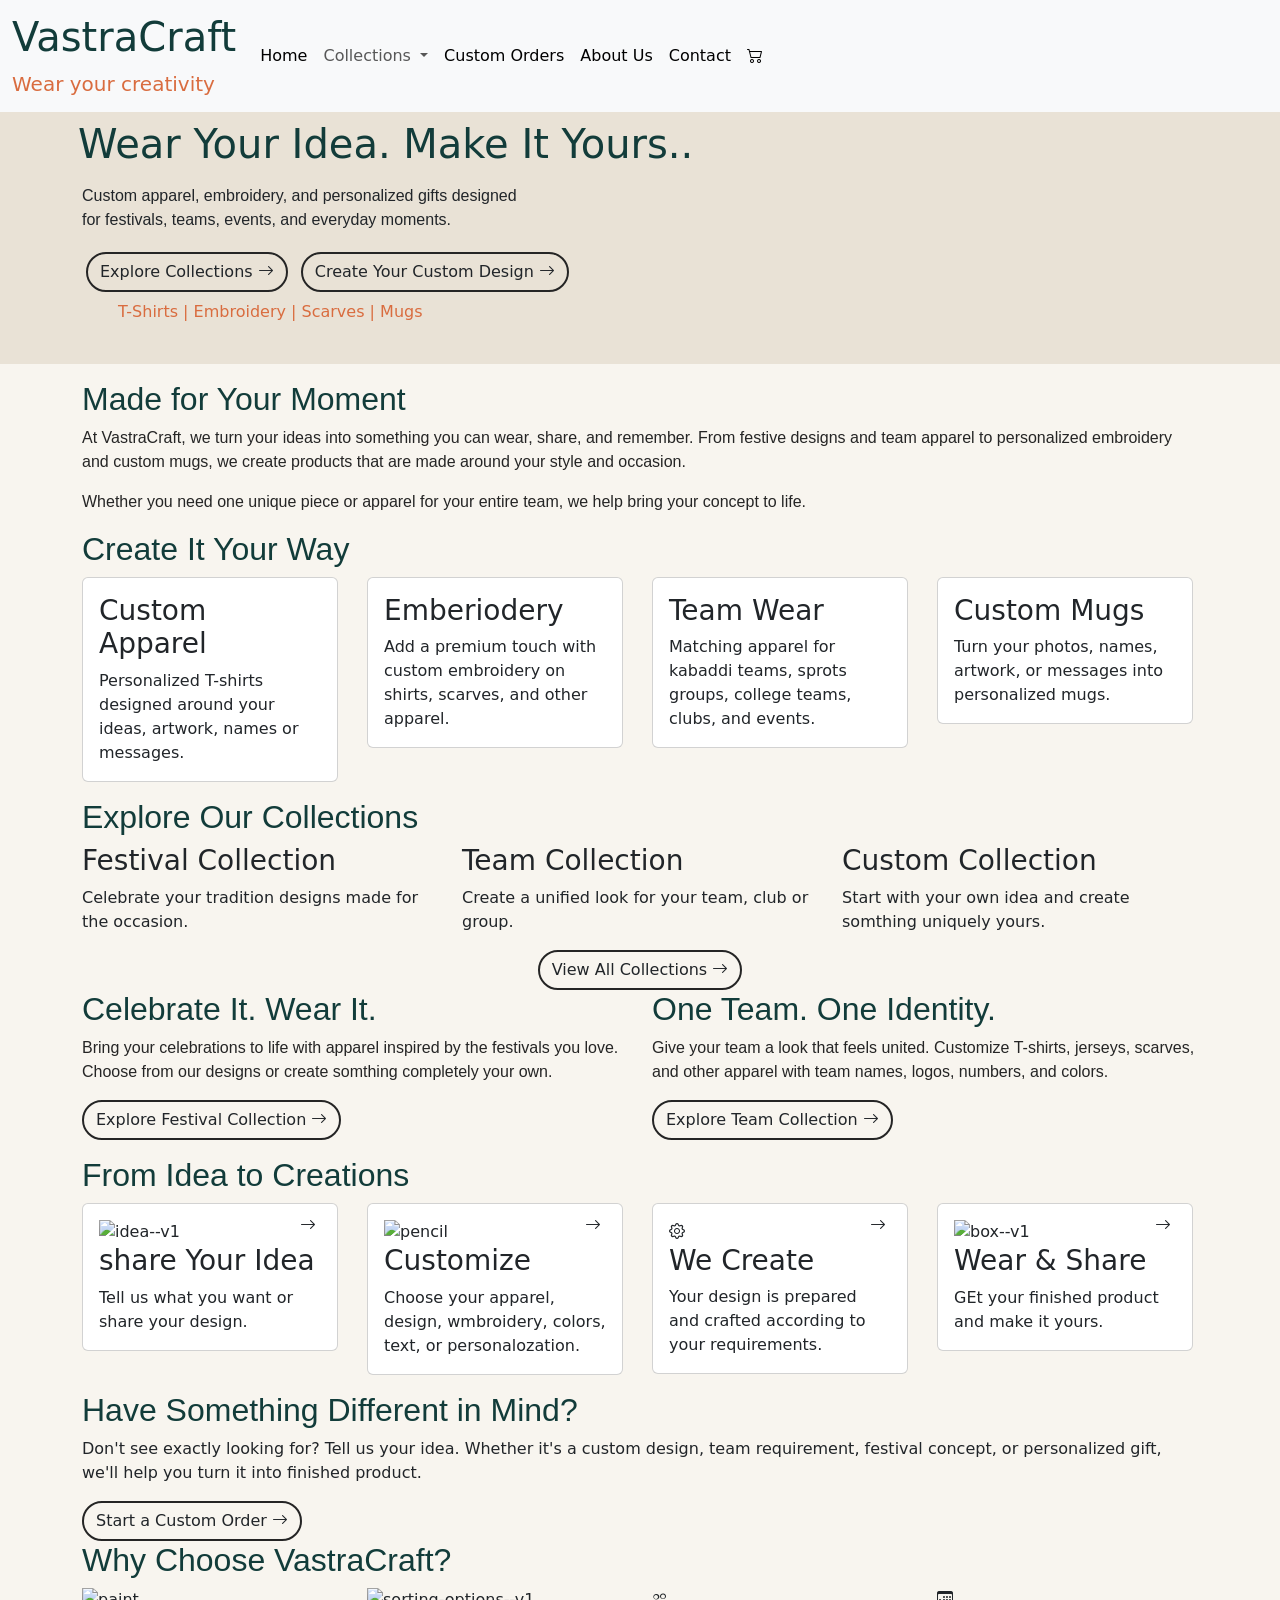
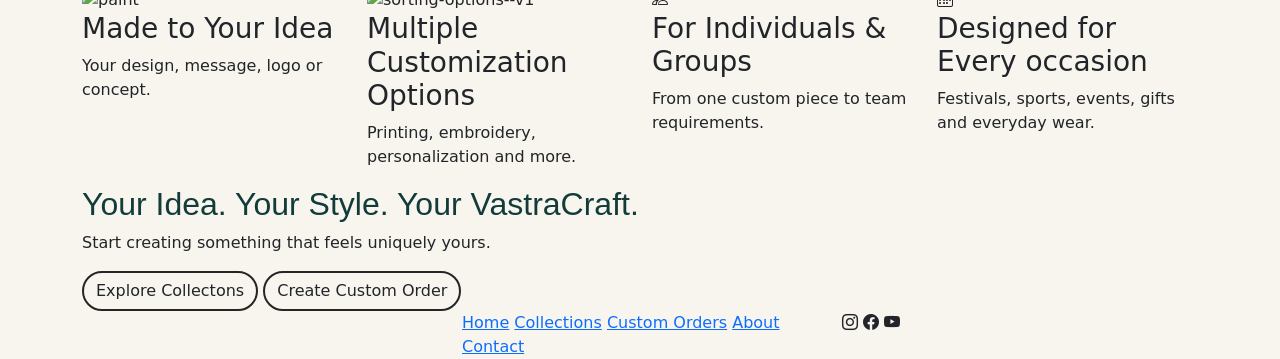
==== index.html @ 79e4e3d5 "did changes in btns" ====
<!doctype html>
<html lang="en">

<head>
  <meta charset="UTF-8" />
  <meta name="viewport" content="width=device-width, initial-scale=1.0" />
  <title>VastraCraft Home</title>
  <!-- bootstrap link  -->
  <link rel="stylesheet" href="https://cdn.jsdelivr.net/npm/bootstrap@5.3.8/dist/css/bootstrap.min.css" />
  <!-- icons link  -->
  <link rel="stylesheet" href="https://cdn.jsdelivr.net/npm/bootstrap-icons@1.13.1/font/bootstrap-icons.min.css">
  <!-- main css file  -->
  <link rel="stylesheet" href="assets/css/style.css" />
  <!-- home css file  -->
  <link rel="stylesheet" href="assets/css/home.css">
</head>

<body>
  <!-- ===================================header =============================== -->
  <header class="bg-secondary-col">
    <nav class="navbar navbar-expand-lg bg-body-tertiary">
      <div class="container-fluid">
        <a class="navbar-brand" href="index.html">
          <span class="primary-col">
            <h1>VastraCraft</h1>
          </span>
          <span class="d-block accent-col">Wear your creativity</span>
        </a>
        <button class="navbar-toggler" type="button" data-bs-toggle="collapse" data-bs-target="#navbarSupportedContent"
          aria-controls="navbarSupportedContent" aria-expanded="false" aria-label="Toggle navigation">
          <span class="navbar-toggler-icon"></span>
        </button>
        <div class="collapse navbar-collapse" id="navbarSupportedContent">
          <ul class="navbar-nav me-auto mb-2 mb-lg-0">
            <li class="nav-item">
              <a class="nav-link active" aria-current="page" href="#">Home</a>
            </li>

            <li class="nav-item dropdown">
              <a class="nav-link dropdown-toggle" href="#" role="button" data-bs-toggle="dropdown"
                aria-expanded="false">
                Collections
              </a>
              <ul class="dropdown-menu">
                <li><a class="dropdown-item" href="#">T-shirts</a></li>
                <li><a class="dropdown-item" href="#">Embriodery</a></li>
                <li><a class="dropdown-item" href="#">Scarves</a></li>
                <li><a class="dropdown-item" href="#">Mug</a></li>

                <li>
                  <hr class="dropdown-divider" />
                </li>
                <li>
                  <a class="dropdown-item" href="#">Festival Collection</a>
                </li>
                <li><a class="dropdown-item" href="#">Team Collection</a></li>
              </ul>
            </li>
            <li class="nav-item">
              <a class="nav-link active" aria-current="page" href="#">Custom Orders</a>
            </li>
            <li class="nav-item">
              <a class="nav-link active" aria-current="page" href="#">About Us</a>
            </li>
            <li class="nav-item">
              <a class="nav-link active" aria-current="page" href="#">Contact</a>
            </li>
            <li class="nav-item">
              <a class="nav-link active" aria-current="page" href="#">
                <i class="bi bi-cart2"></i>
              </a>
            </li>
          </ul>
        </div>
      </div>
    </nav>
  </header>
  <!-- ===============================wear your idea. make it yours. =========================  -->
  <section class="bg-secondary-col">
    <div class="container">
      <div class="row">
        <h1 class="primary-col home-hero-heading p-2 ">Wear Your Idea. Make It Yours..</h1>
        <div class="col-md-12">
          <div class="hero-tag-content">
            <p class="text-color ">Custom apparel, embroidery, and personalized gifts designed for festivals, teams,
              events, and everyday
              moments.</p>

          </div>
          <div>
            <button type="button" class="btn m-1 " src="pages/t-shirts.html">Explore Collections <i
                class="bi bi-arrow-right"></i></button>
            <button type="button" class=" btn m-1 " src="pges/t-shirts.html">Create Your Custom Design <i
                class="bi bi-arrow-right"></i></button>

            <div class="m-1">
              <ul class="">
                <li class="hero-list">T-Shirts </li>
                <li class="hero-list"> Embroidery </li>
                <li class="hero-list"> Scarves </li>
                <li class="hero-list"> Mugs</li>
              </ul>
            </div>

          </div>
          <img src="" alt="">
        </div>
      </div>
    </div>
  </section>
  <!-- *************** main *************** -->
  <main>
    <!-- ============================ made for your moment ==============================  -->
    <section class="bg-col mt-3">
      <div class="container">
        <div class="row">
          <div class="col-md-12">
            <div>
              <h2 class="primary-col sub-heading">Made for Your Moment</h2>
            </div>
            <div class="sub-heading-text">
              <p class="">At VastraCraft, we turn your ideas into something you can wear, share, and remember. From festive
                designs and team apparel to personalized embroidery and custom mugs, we create products that are made
                around your style and occasion.</p>
              <p class="sub-heading-text">Whether you need one unique piece or apparel for your entire team, we help bring your concept to life.
              </p>
            </div>
          </div>
        </div>
      </div>
    </section>
    <!-- ============================ create it your way ======================  -->
    <section class="mb-3">
      <div class="container">
        <div class="row">
          <div>
            <h2 class="sub-heading">
              Create It Your Way
            </h2>
          </div>
          <div class="col-md-3">
            <!-- ----------- card 1 ----------   -->
            <div class="card" style=" width:16rem;">
              <div class="card-body">
                <h3 class="card-title">Custom Apparel</h3>
                <p class="card-text">Personalized T-shirts designed around your ideas, artwork, names or messages.</p>
              </div>
            </div>
          </div>
          <div class="col-md-3">
            <div class="card" style=" width:16rem;">
              <div class="card-body">
                <!-- ----------- card 2 ----------   -->
                <h3 class="card-title">Emberiodery</h3>
                <p class="card-text">Add a premium touch with custom embroidery on shirts, scarves, and other apparel.
                </p>

              </div>
            </div>
          </div>
          <div class="col-md-3">
            <!-- ----------- card 3 ----------   -->
            <div class="card" style=" width:16rem;">
              <div class="card-body">
                <h3 class="card-title">Team Wear</h3>
                <p class="card-text">Matching apparel for kabaddi teams, sprots groups, college teams, clubs, and
                  events.</p>
              </div>
            </div>
          </div>
          <div class="col-md-3">
            <!-- ----------- card 4 ----------   -->

            <div class="card" style=" width:16rem;">
              <div class="card-body">
                <h3 class="card-title">Custom Mugs</h3>
                <p class="card-text">Turn your photos, names, artwork, or messages into personalized mugs.</p>


              </div>
            </div>
          </div>

        </div>
      </div>
    </section>
    <!-- ================================ Explore Our Collections =============================  -->
    <section>
      <div class="container">
        <div class="row">
          <div>
            <h2 class="sub-heading">Explore Our Collections</h2>
          </div>
          <div class="col-md-4">
            <!-- ------------------- card 1 Festival Collection --------------------  -->
            <h3>Festival Collection</h3>
            <p>Celebrate your tradition designs made for the occasion.</p>
          </div>
          <div class="col-md-4">
            <!-- ------------------- card 2 Team Collection -------------------  -->
            <h3>Team Collection</h3>
            <p>Create a unified look for your team, club or group.</p>
          </div>
          <div class="col-md-4">
            <!-- ------------------------- card 3 Custom Collection ------------------  -->
            <h3>Custom Collection</h3>
            <p>Start with your own idea and create somthing uniquely yours.</p>
          </div>
          <div class="explore-collection-btn">
            <button class="btn ">View All Collections <i
                class="bi bi-arrow-right"></i></button>
          </div>

        </div>
      </div>
    </section>
    <!-- ============================== Celebrate It. Wear It. =========================  -->
    <section class="mb-3">
      <div class="container">
        <div class="row">
          <div class="col-md-6">
            <!-- --------------------- Celebrate It. Wear It. -----------------------  -->
            <h2 class="sub-heading">Celebrate It. Wear It.</h2>
            <p class="sub-heading-text">Bring your celebrations to life with apparel inspired by the festivals you love.
              Choose from our designs
              or create somthing completely your own.</p>
           
              <a class="btn" href="festival_collection.html"> Explore Festival Collection <i
                class="bi bi-arrow-right"></i> </a>
            
          </div>
          <div class="col-md-6">
            <!-- ------------------------- One Team, One Identity. ----------------------  -->
            <h2 class="sub-heading">One Team. One Identity.</h2>
            <p class="sub-heading-text">Give your team a look that feels united. Customize T-shirts, jerseys, scarves,
              and other apparel with
              team names, logos, numbers, and colors.</p>
            
              <a class="btn" href="team_collection.html">Explore Team Collection <i
                class="bi bi-arrow-right"></i></a>
           
          </div>
        </div>
      </div>
    </section>
    <!-- ================================== From Idea To Creation ================================  -->
    <section class="mb-3">
      <div class="container">
        <div class="row">
          <h2 class="sub-heading">From Idea to Creations</h2>
          <div class="col-md-3">
            <!-- ------------------------ Share Your Idea ------------------------  -->
            <div class="card" style="width: 16rem;">
              <i class="bi bi-arrow-right arrow-hw"></i>

              <div class="card-body">
                <img width="64" height="64" src="https://img.icons8.com/glyph-neue/64/idea--v1.png" alt="idea--v1" />
                <h3 class="card-title">share Your Idea</h3>
                <p class="card-text">Tell us what you want or share your design.</p>
              </div>
            </div>
          </div>
          <div class="col-md-3">
            <!-- ---------------------------- Customize ---------------------------- -->
            <div class="card" style="width: 16rem;">
              <i class="bi bi-arrow-right arrow-hw"></i>

              <div class="card-body">
                <img width="30" height="30" src="https://img.icons8.com/forma-regular-sharp/24/pencil.png"
                  alt="pencil" />
                <h3 class="card-title">Customize</h3>
                <p class="card-text">Choose your apparel, design, wmbroidery, colors, text, or personalozation.</p>
              </div>
            </div>
          </div>
          <div class="col-md-3">
            <!-- ------------------------- We Create ---------------------------  -->
            <div class="card" style="width: 16rem;">
              <i class="bi bi-arrow-right arrow-hw"></i>

              <div class="card-body">
                <i class="bi bi-gear"></i>
                <h3 class="card-title">We Create</h3>
                <p class="card-text">Your design is prepared and crafted according to your requirements.</p>
              </div>
            </div>
          </div>
          <div class="col-md-3">
            <!-- ----------------------------- Wear And Share ------------------------------  -->
            <div class="card" style="width: 16rem;">
              <i class="bi bi-arrow-right arrow-hw"></i>

              <div class="card-body">
                <img width="128" height="128" src="https://img.icons8.com/cotton/128/box--v1.png" alt="box--v1" />
                <h3 class="card-title">Wear & Share</h3>
                <p class="card-text">GEt your finished product and make it yours.</p>
              </div>
            </div>
          </div>
        </div>
      </div>
    </section>
    <!-- ================================ Have Somthing Different In Mind ============================  -->
    <section>
      <div class="container">
        <div class="row">
          <div class="col-md-12">
            <h2 class="sub-heading">Have Something Different in Mind?</h2>
            <p>Don't see exactly looking for? Tell us your idea. Whether it's a custom design, team requirement,
              festival concept, or personalized gift, we'll help you turn it into finished product.</p>
            
              <a class="btn" href="#">Start a Custom Order <i class="bi bi-arrow-right"></i></a>
            
          </div>
        </div>
      </div>
    </section>
    <!-- =================================== Why Choose VastraCraft ==========================  -->
    <section>
      <div class="container">
        <div class="row">
          <h2 class="sub-heading">Why Choose VastraCraft?</h2>
          <div class="col-md-3">
            <img width="32" height="32" src="https://img.icons8.com/windows/32/paint.png" alt="paint" />
            <h3>Made to Your Idea</h3>
            <p>Your design, message, logo or concept.</p>
          </div>
          <div class="col-md-3">
            <img width="50" height="50" src="https://img.icons8.com/ios/50/sorting-options--v1.png"
              alt="sorting-options--v1" />
            <h3> Multiple Customization Options</h3>
            <p>Printing, embroidery, personalization and more.</p>
          </div>
          <div class="col-md-3">
            <i class="bi bi-people"></i>
            <h3>For Individuals & Groups</h3>
            <p>From one custom piece to team requirements.</p>
          </div>
          <div class="col-md-3">
            <i class="bi bi-calendar3"></i>
            <h3>Designed for Every occasion</h3>
            <p>Festivals, sports, events, gifts and everyday wear.</p>
          </div>

        </div>
      </div>
      </div>
    </section>
    <!-- ============================ Your Idea. Your Style. Your VastraCraft. =====================================  -->
    <section>
      <div class="container">
        <div class="row">
          <div class="col-md_12">
            <h2 class="sub-heading">Your Idea. Your Style. Your VastraCraft.</h2>
            <p>Start creating something that feels uniquely yours.</p>
           
              <a class="btn" href="">Explore Collectons </a>
            
            
              <a class="btn" href="">Create Custom Order </a>
            
          </div>
        </div>
      </div>
    </section>
  </main>
  <!-- ====================================== Footer ===============================  -->
  <footer>
    <section>
      <div class="container">
        <div class="row">
          <div class="col-md-4">
            <!-- ---------------- Logo -----------------  -->
          </div>
          <div class="col-md-4">
            <!-- ------------------------ Quick Links ------------------------  -->
            <a href="" class="quicklinks"> Home</a>
            <a href="" class="quicklinks"> Collections</a>
            <a href="" class="quicklinks"> Custom Orders</a>
            <a href="" class="quicklinks"> About</a>
            <a href="" class="quicklinks"> Contact</a>
          </div>
          <div class="col-md-4">
            <!-- --------------------------- social media -------------------------  -->
            <i class="bi bi-instagram"></i>
            <i class="bi bi-facebook"></i>
            <i class="bi bi-youtube"></i>
          </div>
        </div>
      </div>
    </section>
  </footer>

  <!-- bootstrap js link  -->
  <script src="https://cdn.jsdelivr.net/npm/bootstrap@5.3.8/dist/js/bootstrap.bundle.min.js"></script>
</body>

</html>
---- assets/css/style.css ----
.bg-primary-col{
  background-color: #4A1942;
}
.bg-secondary-col{
  background-color: #E9E2D6;
}
.primary-col{
  color: #123C3A;
}
.secondary-col{
  color: #D96C3F;
}
.text-col{
  color: #252525;
}
.accent-col{
  color: #D96C3F;
}
body{
  background-color: #F8F5EF;
}
.p-m{
  padding: 10px;
  margin: 5px;
}
.sub-heading{
  font-family: Arial, Helvetica, sans-serif;
  color: #123C3A;
}
.sub-heading-text{
  font-family: Arial, Helvetica, sans-serif;
  color: #252525;
  
}
/* ================== btn ===============  */
.btn{
  border: 2px solid #252525;
  border-radius: 20px;
  text-align: center;
  list-style: none;

}

/* ==============#= inline-block ============  */
.inline-block{
  display: inline;
}
.arrow-hw{
  height: 25px;
  width: 25px;
  position: absolute;
  right: 12px;
  top: 10px;
}
---- assets/css/home.css ----
.home-hero-heading{
  
}
.hero-tag-content{
  width: 50vh;
  font-family: Arial, Helvetica, sans-serif;
}
.hero-list{
color: #D96C3F;
  display: inline;
  
}
.hero-list:not(:last-child)::after{
  content: " | ";
}
.explore-collection-btn{
  display: flex;
  justify-content: center;
}
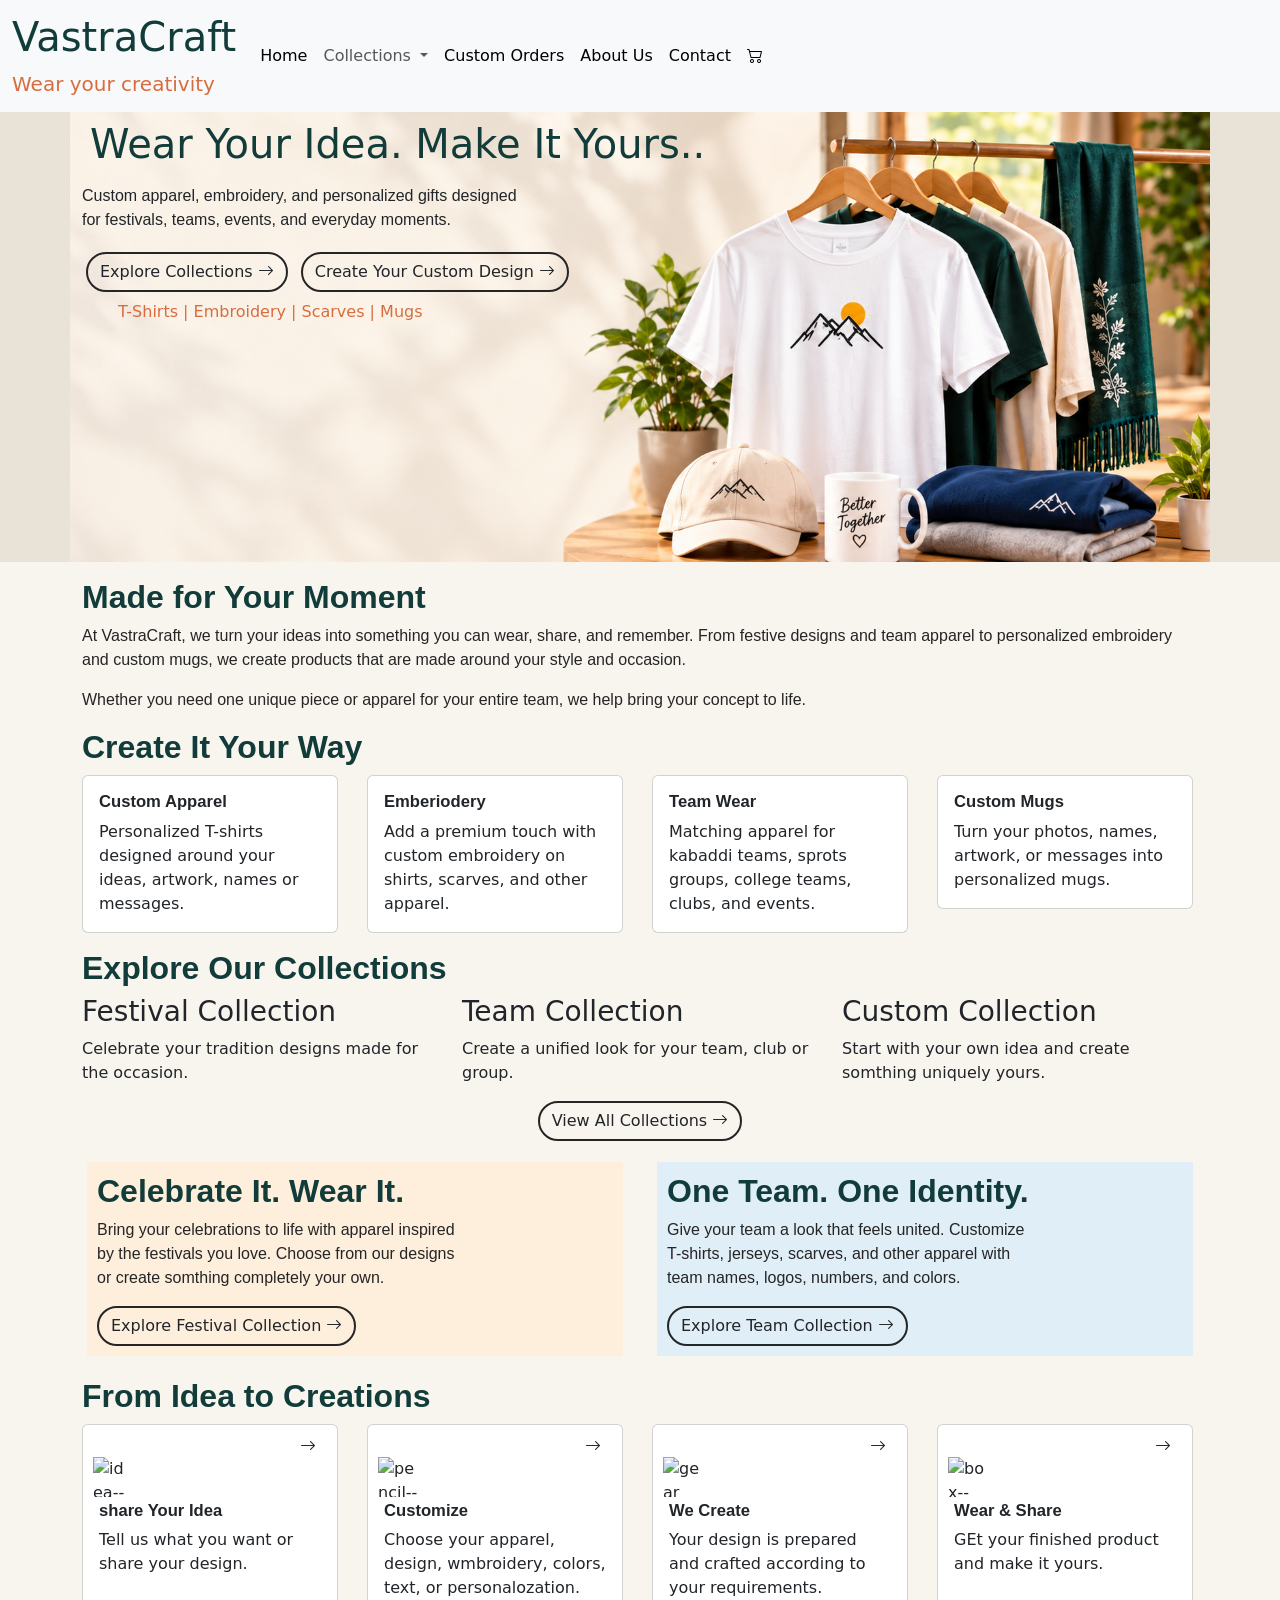
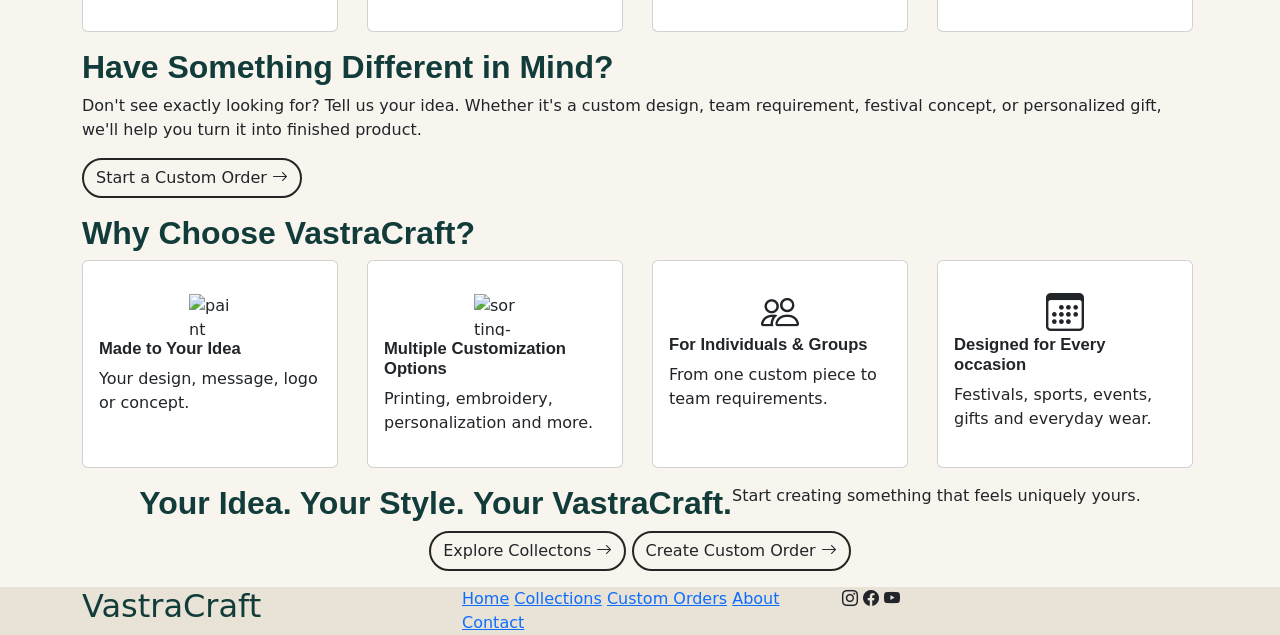
==== commit c3c8796a: "did changes in home page" ====
--- a/index.html
+++ b/index.html
@@ -78,7 +78,8 @@
   <!-- ===============================wear your idea. make it yours. =========================  -->
   <section class="bg-secondary-col">
     <div class="container">
-      <div class="row">
+     <div class="row">
+       <div class="hero-section-bg">
         <h1 class="primary-col home-hero-heading p-2 ">Wear Your Idea. Make It Yours..</h1>
         <div class="col-md-12">
           <div class="hero-tag-content">
@@ -106,6 +107,7 @@
           <img src="" alt="">
         </div>
       </div>
+     </div>
     </div>
   </section>
   <!-- *************** main *************** -->
@@ -119,10 +121,12 @@
               <h2 class="primary-col sub-heading">Made for Your Moment</h2>
             </div>
             <div class="sub-heading-text">
-              <p class="">At VastraCraft, we turn your ideas into something you can wear, share, and remember. From festive
+              <p class="">At VastraCraft, we turn your ideas into something you can wear, share, and remember. From
+                festive
                 designs and team apparel to personalized embroidery and custom mugs, we create products that are made
                 around your style and occasion.</p>
-              <p class="sub-heading-text">Whether you need one unique piece or apparel for your entire team, we help bring your concept to life.
+              <p class="sub-heading-text">Whether you need one unique piece or apparel for your entire team, we help
+                bring your concept to life.
               </p>
             </div>
           </div>
@@ -185,7 +189,7 @@
       </div>
     </section>
     <!-- ================================ Explore Our Collections =============================  -->
-    <section>
+    <section class="mt-3 mb-3">
       <div class="container">
         <div class="row">
           <div>
@@ -207,8 +211,7 @@
             <p>Start with your own idea and create somthing uniquely yours.</p>
           </div>
           <div class="explore-collection-btn">
-            <button class="btn ">View All Collections <i
-                class="bi bi-arrow-right"></i></button>
+            <button class="btn ">View All Collections <i class="bi bi-arrow-right"></i></button>
           </div>
 
         </div>
@@ -218,43 +221,52 @@
     <section class="mb-3">
       <div class="container">
         <div class="row">
-          <div class="col-md-6">
+          <div class="col-md-6 ">
             <!-- --------------------- Celebrate It. Wear It. -----------------------  -->
-            <h2 class="sub-heading">Celebrate It. Wear It.</h2>
-            <p class="sub-heading-text">Bring your celebrations to life with apparel inspired by the festivals you love.
+            <div class="bg-col-for-celebrate p-m">
+              <h2 class="sub-heading">Celebrate It. Wear It.</h2>
+           <div class="celebrate-it-para">
+             <p class="sub-heading-text text-col">Bring your celebrations to life with apparel inspired by the festivals you love.
               Choose from our designs
               or create somthing completely your own.</p>
-           
-              <a class="btn" href="festival_collection.html"> Explore Festival Collection <i
+           </div>
+
+            <a class="btn" href="festival_collection.html"> Explore Festival Collection <i
                 class="bi bi-arrow-right"></i> </a>
-            
-          </div>
-          <div class="col-md-6">
+            </div>
+
+          </div>
+          <div class="col-md-6 ">
             <!-- ------------------------- One Team, One Identity. ----------------------  -->
-            <h2 class="sub-heading">One Team. One Identity.</h2>
-            <p class="sub-heading-text">Give your team a look that feels united. Customize T-shirts, jerseys, scarves,
+            <div class="bg-col-for-oneTeam p-m">
+              <h2 class="sub-heading">One Team. One Identity.</h2>
+            <div class="celebrate-it-para">
+              <p class="sub-heading-text">Give your team a look that feels united. Customize T-shirts, jerseys, scarves,
               and other apparel with
               team names, logos, numbers, and colors.</p>
-            
-              <a class="btn" href="team_collection.html">Explore Team Collection <i
-                class="bi bi-arrow-right"></i></a>
-           
+            <a class="btn" href="team_collection.html">Explore Team Collection <i class="bi bi-arrow-right"></i></a>
+
+            </div>
+            </div>
+
+
           </div>
         </div>
       </div>
     </section>
     <!-- ================================== From Idea To Creation ================================  -->
-    <section class="mb-3">
+    <section class="mb-3 mt-3">
       <div class="container">
         <div class="row">
           <h2 class="sub-heading">From Idea to Creations</h2>
           <div class="col-md-3">
             <!-- ------------------------ Share Your Idea ------------------------  -->
-            <div class="card" style="width: 16rem;">
+            <div class="card" style="width: 16rem; height:13rem">
               <i class="bi bi-arrow-right arrow-hw"></i>
-
-              <div class="card-body">
-                <img width="64" height="64" src="https://img.icons8.com/glyph-neue/64/idea--v1.png" alt="idea--v1" />
+              <img class="position-of-card-icon" width="40" height="40"
+                src="https://img.icons8.com/glyph-neue/64/idea--v1.png" alt="idea--v1" />
+
+              <div class="card-body">
                 <h3 class="card-title">share Your Idea</h3>
                 <p class="card-text">Tell us what you want or share your design.</p>
               </div>
@@ -262,12 +274,12 @@
           </div>
           <div class="col-md-3">
             <!-- ---------------------------- Customize ---------------------------- -->
-            <div class="card" style="width: 16rem;">
+            <div class="card" style="width: 16rem; height:13rem">
               <i class="bi bi-arrow-right arrow-hw"></i>
-
-              <div class="card-body">
-                <img width="30" height="30" src="https://img.icons8.com/forma-regular-sharp/24/pencil.png"
-                  alt="pencil" />
+              <img class="position-of-card-icon" width="40" height="40"
+                src="https://img.icons8.com/material-sharp/48/pencil--v1.png" alt="pencil--v1" />
+              <div class="card-body">
+
                 <h3 class="card-title">Customize</h3>
                 <p class="card-text">Choose your apparel, design, wmbroidery, colors, text, or personalozation.</p>
               </div>
@@ -275,23 +287,25 @@
           </div>
           <div class="col-md-3">
             <!-- ------------------------- We Create ---------------------------  -->
-            <div class="card" style="width: 16rem;">
+            <div class="card" style="width: 16rem; height:13rem">
               <i class="bi bi-arrow-right arrow-hw"></i>
-
-              <div class="card-body">
-                <i class="bi bi-gear"></i>
-                <h3 class="card-title">We Create</h3>
+              <img class="position-of-card-icon" width="40" height="40"
+                src="https://img.icons8.com/parakeet-line/48/gear.png" alt="gear" />
+
+              <div class="card-body">
+                <h3 class="card-title ">We Create</h3>
                 <p class="card-text">Your design is prepared and crafted according to your requirements.</p>
               </div>
             </div>
           </div>
           <div class="col-md-3">
             <!-- ----------------------------- Wear And Share ------------------------------  -->
-            <div class="card" style="width: 16rem;">
+            <div class="card" style="width: 16rem; height:13rem">
               <i class="bi bi-arrow-right arrow-hw"></i>
-
-              <div class="card-body">
-                <img width="128" height="128" src="https://img.icons8.com/cotton/128/box--v1.png" alt="box--v1" />
+              <img class="position-of-card-icon" width="40" height="40"
+                src="https://img.icons8.com/cotton/128/box--v1.png" alt="box--v1" />
+
+              <div class="card-body">
                 <h3 class="card-title">Wear & Share</h3>
                 <p class="card-text">GEt your finished product and make it yours.</p>
               </div>
@@ -301,45 +315,69 @@
       </div>
     </section>
     <!-- ================================ Have Somthing Different In Mind ============================  -->
-    <section>
+    <section class="mt-3">
       <div class="container">
         <div class="row">
           <div class="col-md-12">
             <h2 class="sub-heading">Have Something Different in Mind?</h2>
             <p>Don't see exactly looking for? Tell us your idea. Whether it's a custom design, team requirement,
               festival concept, or personalized gift, we'll help you turn it into finished product.</p>
-            
-              <a class="btn" href="#">Start a Custom Order <i class="bi bi-arrow-right"></i></a>
-            
+
+            <a class="btn" href="#">Start a Custom Order <i class="bi bi-arrow-right"></i></a>
+
           </div>
         </div>
       </div>
     </section>
     <!-- =================================== Why Choose VastraCraft ==========================  -->
-    <section>
+    <section class="mt-3">
       <div class="container">
         <div class="row">
           <h2 class="sub-heading">Why Choose VastraCraft?</h2>
-          <div class="col-md-3">
-            <img width="32" height="32" src="https://img.icons8.com/windows/32/paint.png" alt="paint" />
-            <h3>Made to Your Idea</h3>
-            <p>Your design, message, logo or concept.</p>
-          </div>
-          <div class="col-md-3">
-            <img width="50" height="50" src="https://img.icons8.com/ios/50/sorting-options--v1.png"
-              alt="sorting-options--v1" />
-            <h3> Multiple Customization Options</h3>
-            <p>Printing, embroidery, personalization and more.</p>
-          </div>
-          <div class="col-md-3">
-            <i class="bi bi-people"></i>
-            <h3>For Individuals & Groups</h3>
-            <p>From one custom piece to team requirements.</p>
-          </div>
-          <div class="col-md-3">
-            <i class="bi bi-calendar3"></i>
-            <h3>Designed for Every occasion</h3>
-            <p>Festivals, sports, events, gifts and everyday wear.</p>
+
+          <div class="col-md-3">
+            <div class="card" style=" width: 16rem; height: 13rem;">
+              <div class="position-of-card-icon">
+                <img width="42" height="42" src="https://img.icons8.com/windows/32/paint.png" alt="paint" />
+              </div>
+              <div class="card-body">
+                <h3 class="card-title">Made to Your Idea</h3>
+                <p class="card-text">Your design, message, logo or concept.</p>
+              </div>
+            </div>
+
+          </div>
+
+          <div class="col-md-3">
+            <div class="card" style=" width: 16rem; height: 13rem;">
+              <div class="position-of-card-icon"> <img width="42" height="42"
+                  src="https://img.icons8.com/ios/50/sorting-options--v1.png" alt="sorting-options--v1" /></div>
+              <div class="card-body">
+
+                <h3 class="card-title"> Multiple Customization Options</h3>
+                <p class="card-text">Printing, embroidery, personalization and more.</p>
+              </div>
+            </div>
+          </div>
+
+          <div class="col-md-3">
+            <div class="card" style=" width: 16rem; height: 13rem;">
+              <i class="bi bi-people icon-size position-of-card-icon"></i>
+
+              <div class="card-body">
+                <h3 class="card-title">For Individuals & Groups</h3>
+                <p class="card-text">From one custom piece to team requirements.</p>
+              </div>
+            </div>
+          </div>
+          <div class="col-md-3">
+            <div class="card" style=" width: 16rem; height: 13rem;">
+              <i class="bi bi-calendar3 icon-size position-of-card-icon"></i>
+              <div class="card-body">
+                <h3 class="card-title">Designed for Every occasion</h3>
+                <p class="card-text text-col">Festivals, sports, events, gifts and everyday wear.</p>
+              </div>
+            </div>
           </div>
 
         </div>
@@ -347,18 +385,17 @@
       </div>
     </section>
     <!-- ============================ Your Idea. Your Style. Your VastraCraft. =====================================  -->
-    <section>
-      <div class="container">
-        <div class="row">
-          <div class="col-md_12">
-            <h2 class="sub-heading">Your Idea. Your Style. Your VastraCraft.</h2>
-            <p>Start creating something that feels uniquely yours.</p>
-           
-              <a class="btn" href="">Explore Collectons </a>
-            
-            
-              <a class="btn" href="">Create Custom Order </a>
-            
+    <section class="mt-3">
+      <div class="container">
+        <div class="row">
+          <div class="col-md_12 idea-style-vastracraft">
+            <h2 class="sub-heading d-block">Your Idea. Your Style. Your VastraCraft.</h2>
+            <p class="">Start creating something that feels uniquely yours.</p>
+            <div>
+              <a class="btn" href="">Explore Collectons <i class="bi bi-arrow-right"></i> </a>
+
+              <a class="btn " href="">Create Custom Order <i class="bi bi-arrow-right"></i> </a>
+            </div>
           </div>
         </div>
       </div>
@@ -366,11 +403,12 @@
   </main>
   <!-- ====================================== Footer ===============================  -->
   <footer>
-    <section>
+    <section class="mt-3 bg-secondary-col">
       <div class="container">
         <div class="row">
           <div class="col-md-4">
             <!-- ---------------- Logo -----------------  -->
+            <h2 class="primary-col">VastraCraft</h2>
           </div>
           <div class="col-md-4">
             <!-- ------------------------ Quick Links ------------------------  -->
--- a/assets/css/style.css
+++ b/assets/css/style.css
@@ -26,6 +26,7 @@
 .sub-heading{
   font-family: Arial, Helvetica, sans-serif;
   color: #123C3A;
+  font-weight: 700;
 }
 .sub-heading-text{
   font-family: Arial, Helvetica, sans-serif;
@@ -52,3 +53,7 @@
   right: 12px;
   top: 10px;
 }
+.icon-hw{
+  height: 40px !important;
+  width: 40px !important;
+}
--- a/assets/css/home.css
+++ b/assets/css/home.css
@@ -1,5 +1,9 @@
 .home-hero-heading{
   
+}
+.hero-section-bg{
+  height: 50vh;
+  background: url(/assets/images/home_hero_img.png) center / cover no-repeat ;
 }
 .hero-tag-content{
   width: 50vh;
@@ -17,4 +21,40 @@
   display: flex;
   justify-content: center;
 }
+.celebrate-it-para{
+  width: 28vw;
+}
+.bg-col-for-celebrate{
+  background-color: #feefdc;
+}
+.bg-col-for-oneTeam{
+  background-color: #e0eef8;
+}
+.card-title{
+  font-family: Arial, Helvetica, sans-serif;
+  font-size: 1.3vw;
+  font-weight: 550;
+}
+.icon-size{
+  font-size: 4.2vh;
+}
+.position-of-card-icon{
+  display: flex;
+  position: relative;
+  justify-content: center;
+  top: 2.5vh;
+  margin: 10px;
+}
+.idea-style-vastracraft{
+  display: flex;
+  flex-wrap: wrap;
+  justify-content: center;
+}
+.idea-style-vastracraft p{
+  display:flex;
+  position: relative;
+  top: auto;
+  justify-content: center;
+  
+}
 
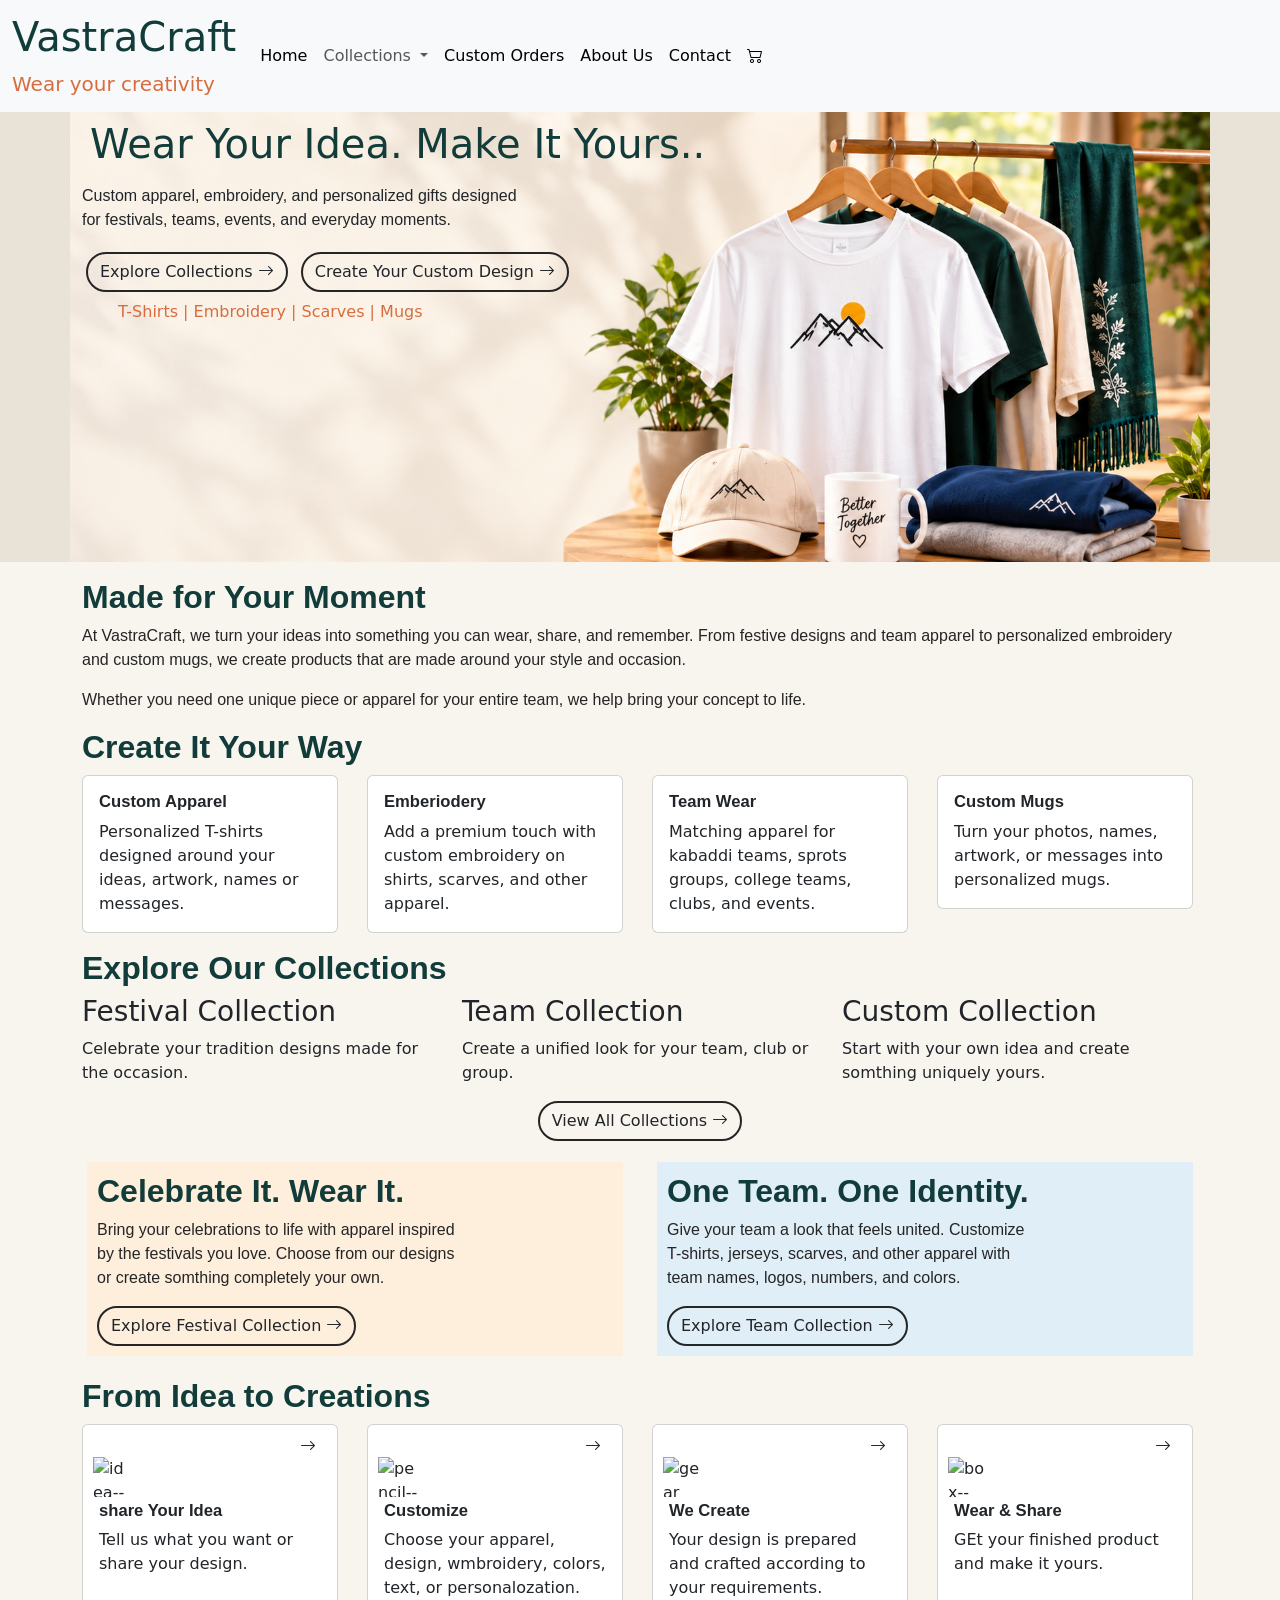
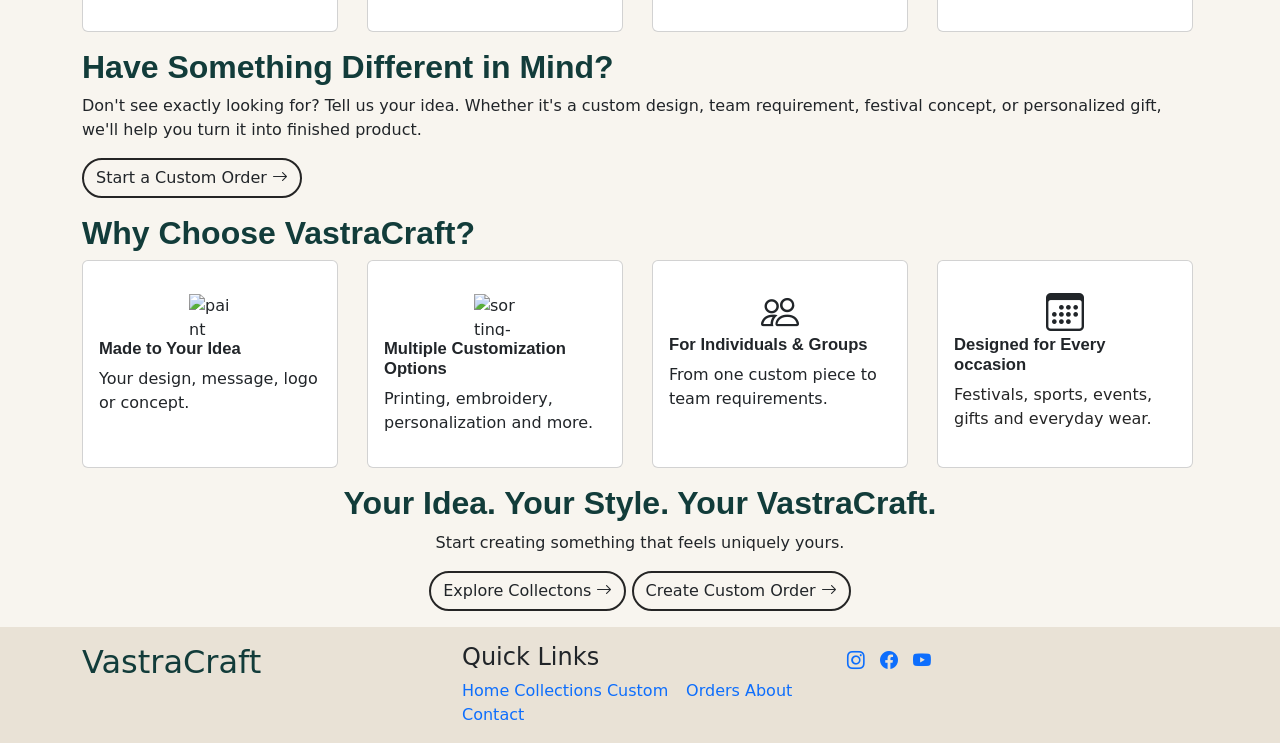
==== commit 6bf5da61: "footer quick links" ====
--- a/index.html
+++ b/index.html
@@ -42,7 +42,7 @@
                 Collections
               </a>
               <ul class="dropdown-menu">
-                <li><a class="dropdown-item" href="#">T-shirts</a></li>
+                <li><a class="dropdown-item" href="pages/t-shirts.html">T-shirts</a></li>
                 <li><a class="dropdown-item" href="#">Embriodery</a></li>
                 <li><a class="dropdown-item" href="#">Scarves</a></li>
                 <li><a class="dropdown-item" href="#">Mug</a></li>
@@ -78,36 +78,36 @@
   <!-- ===============================wear your idea. make it yours. =========================  -->
   <section class="bg-secondary-col">
     <div class="container">
-     <div class="row">
-       <div class="hero-section-bg">
-        <h1 class="primary-col home-hero-heading p-2 ">Wear Your Idea. Make It Yours..</h1>
-        <div class="col-md-12">
-          <div class="hero-tag-content">
-            <p class="text-color ">Custom apparel, embroidery, and personalized gifts designed for festivals, teams,
-              events, and everyday
-              moments.</p>
-
-          </div>
-          <div>
-            <button type="button" class="btn m-1 " src="pages/t-shirts.html">Explore Collections <i
-                class="bi bi-arrow-right"></i></button>
-            <button type="button" class=" btn m-1 " src="pges/t-shirts.html">Create Your Custom Design <i
-                class="bi bi-arrow-right"></i></button>
-
-            <div class="m-1">
-              <ul class="">
-                <li class="hero-list">T-Shirts </li>
-                <li class="hero-list"> Embroidery </li>
-                <li class="hero-list"> Scarves </li>
-                <li class="hero-list"> Mugs</li>
-              </ul>
-            </div>
-
-          </div>
-          <img src="" alt="">
-        </div>
-      </div>
-     </div>
+      <div class="row">
+        <div class="hero-section-bg">
+          <h1 class="primary-col home-hero-heading p-2 ">Wear Your Idea. Make It Yours..</h1>
+          <div class="col-md-12">
+            <div class="hero-tag-content">
+              <p class="text-color ">Custom apparel, embroidery, and personalized gifts designed for festivals, teams,
+                events, and everyday
+                moments.</p>
+
+            </div>
+            <div>
+              <button type="button" class="btn m-1 " src="pages/t-shirts.html">Explore Collections <i
+                  class="bi bi-arrow-right"></i></button>
+              <button type="button" class=" btn m-1 " src="pges/t-shirts.html">Create Your Custom Design <i
+                  class="bi bi-arrow-right"></i></button>
+
+              <div class="m-1">
+                <ul class="">
+                  <li class="hero-list">T-Shirts </li>
+                  <li class="hero-list"> Embroidery </li>
+                  <li class="hero-list"> Scarves </li>
+                  <li class="hero-list"> Mugs</li>
+                </ul>
+              </div>
+
+            </div>
+            <img src="" alt="">
+          </div>
+        </div>
+      </div>
     </div>
   </section>
   <!-- *************** main *************** -->
@@ -225,14 +225,15 @@
             <!-- --------------------- Celebrate It. Wear It. -----------------------  -->
             <div class="bg-col-for-celebrate p-m">
               <h2 class="sub-heading">Celebrate It. Wear It.</h2>
-           <div class="celebrate-it-para">
-             <p class="sub-heading-text text-col">Bring your celebrations to life with apparel inspired by the festivals you love.
-              Choose from our designs
-              or create somthing completely your own.</p>
-           </div>
-
-            <a class="btn" href="festival_collection.html"> Explore Festival Collection <i
-                class="bi bi-arrow-right"></i> </a>
+              <div class="celebrate-it-para">
+                <p class="sub-heading-text text-col">Bring your celebrations to life with apparel inspired by the
+                  festivals you love.
+                  Choose from our designs
+                  or create somthing completely your own.</p>
+              </div>
+
+              <a class="btn" href="festival_collection.html"> Explore Festival Collection <i
+                  class="bi bi-arrow-right"></i> </a>
             </div>
 
           </div>
@@ -240,13 +241,14 @@
             <!-- ------------------------- One Team, One Identity. ----------------------  -->
             <div class="bg-col-for-oneTeam p-m">
               <h2 class="sub-heading">One Team. One Identity.</h2>
-            <div class="celebrate-it-para">
-              <p class="sub-heading-text">Give your team a look that feels united. Customize T-shirts, jerseys, scarves,
-              and other apparel with
-              team names, logos, numbers, and colors.</p>
-            <a class="btn" href="team_collection.html">Explore Team Collection <i class="bi bi-arrow-right"></i></a>
-
-            </div>
+              <div class="celebrate-it-para">
+                <p class="sub-heading-text">Give your team a look that feels united. Customize T-shirts, jerseys,
+                  scarves,
+                  and other apparel with
+                  team names, logos, numbers, and colors.</p>
+                <a class="btn" href="team_collection.html">Explore Team Collection <i class="bi bi-arrow-right"></i></a>
+
+              </div>
             </div>
 
 
@@ -403,7 +405,7 @@
   </main>
   <!-- ====================================== Footer ===============================  -->
   <footer>
-    <section class="mt-3 bg-secondary-col">
+    <section class="mt-3 bg-secondary-col p-3">
       <div class="container">
         <div class="row">
           <div class="col-md-4">
@@ -411,6 +413,7 @@
             <h2 class="primary-col">VastraCraft</h2>
           </div>
           <div class="col-md-4">
+            <h4>Quick Links</h4>
             <!-- ------------------------ Quick Links ------------------------  -->
             <a href="" class="quicklinks"> Home</a>
             <a href="" class="quicklinks"> Collections</a>
@@ -420,9 +423,17 @@
           </div>
           <div class="col-md-4">
             <!-- --------------------------- social media -------------------------  -->
-            <i class="bi bi-instagram"></i>
-            <i class="bi bi-facebook"></i>
-            <i class="bi bi-youtube"></i>
+            <a class="footer-icon" href="">
+              <i class="bi bi-instagram"></i>
+            </a>
+            <a class="footer-icon" href="">
+              <i class="bi bi-facebook"></i>
+
+            </a>
+            <a class="footer-icon" href="">
+              <i class="bi bi-youtube"></i>
+
+            </a>
           </div>
         </div>
       </div>
--- a/assets/css/style.css
+++ b/assets/css/style.css
@@ -33,6 +33,7 @@
   color: #252525;
   
 }
+
 /* ================== btn ===============  */
 .btn{
   border: 2px solid #252525;
@@ -57,3 +58,18 @@
   height: 40px !important;
   width: 40px !important;
 }
+
+/* =================== footer ==============  */
+.quicklinks{
+  list-style: none;
+  text-decoration: none;
+  display: inline-flex;
+  word-spacing: 1vw;
+}
+.footer-icon{
+  display: inline-flex;
+  list-style-type: none;
+  text-decoration: none;
+  margin: 5px;
+  font-size: 1.4vw;
+}
--- a/assets/css/home.css
+++ b/assets/css/home.css
@@ -47,14 +47,17 @@
 }
 .idea-style-vastracraft{
   display: flex;
-  flex-wrap: wrap;
+  flex-direction: column;
+  flex-wrap: wrap; 
   justify-content: center;
+  align-items: center;
+
 }
 .idea-style-vastracraft p{
-  display:flex;
+  /* display:flex;
   position: relative;
   top: auto;
-  justify-content: center;
+  justify-content: center; */
   
 }
 
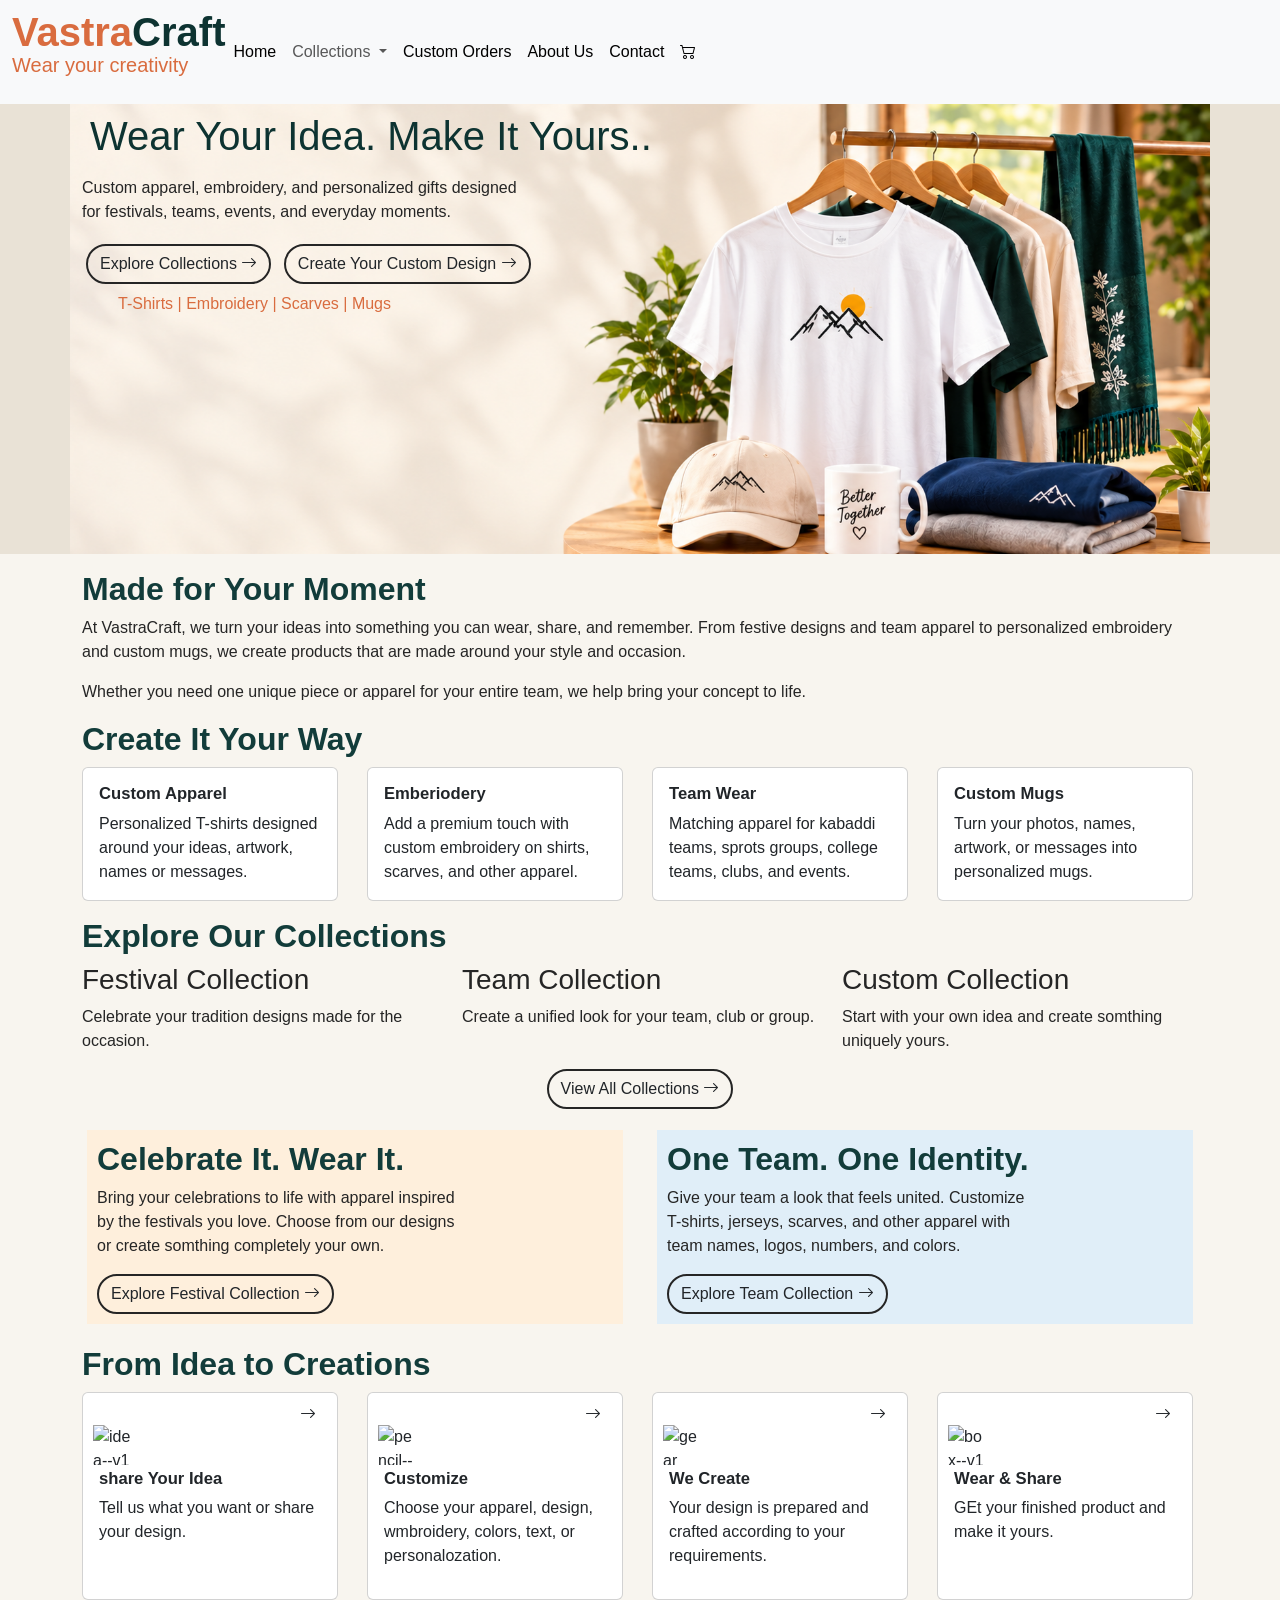
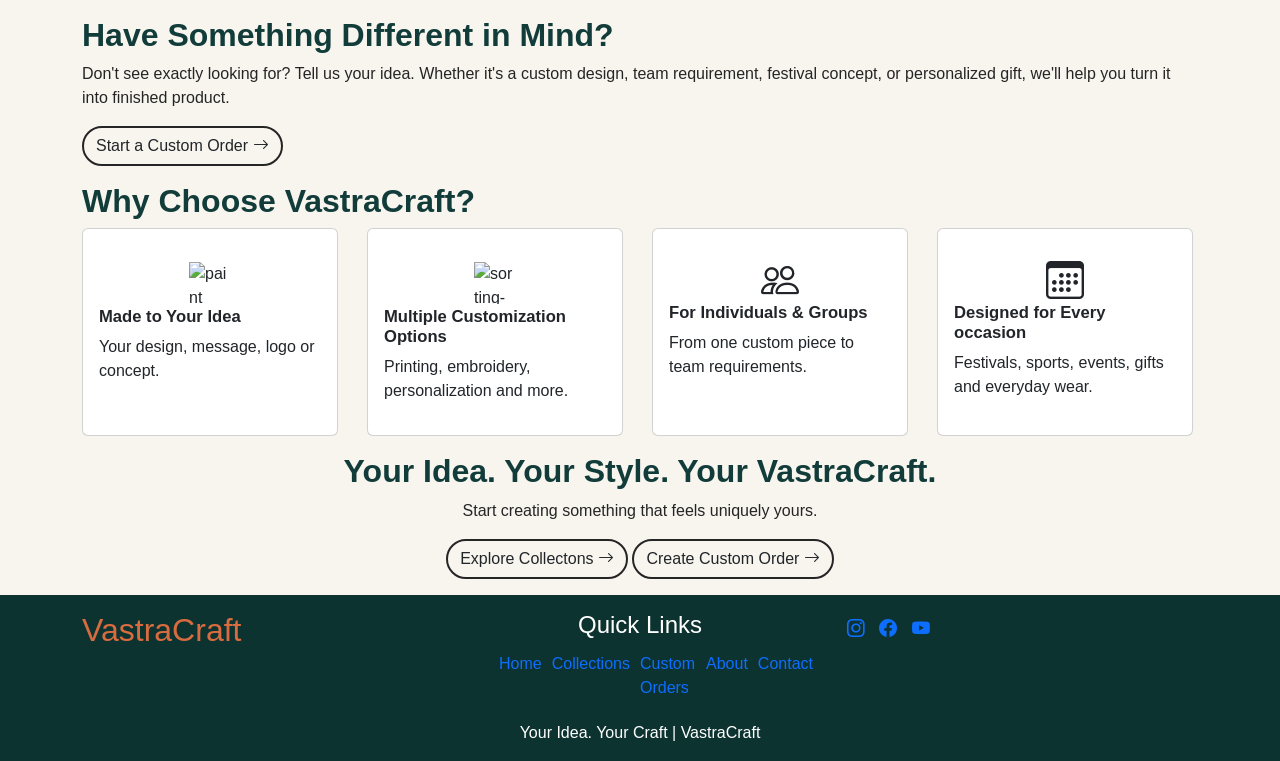
==== commit 99494736: "changes in home page and customer page" ====
--- a/index.html
+++ b/index.html
@@ -20,12 +20,14 @@
   <header class="bg-secondary-col">
     <nav class="navbar navbar-expand-lg bg-body-tertiary">
       <div class="container-fluid">
-        <a class="navbar-brand" href="index.html">
-          <span class="primary-col">
-            <h1>VastraCraft</h1>
-          </span>
-          <span class="d-block accent-col">Wear your creativity</span>
+       <div>
+         <a class="navbar-brand" href="index.html">
+          
+            <h1 class="logo-heading"><span class="accent-col">Vastra</span> <span class="primary-col">Craft</span></h1>
+         
+          <span class="d-block accent-col tagline">Wear your creativity</span>
         </a>
+       </div>
         <button class="navbar-toggler" type="button" data-bs-toggle="collapse" data-bs-target="#navbarSupportedContent"
           aria-controls="navbarSupportedContent" aria-expanded="false" aria-label="Toggle navigation">
           <span class="navbar-toggler-icon"></span>
@@ -57,7 +59,7 @@
               </ul>
             </li>
             <li class="nav-item">
-              <a class="nav-link active" aria-current="page" href="#">Custom Orders</a>
+              <a class="nav-link active" aria-current="page" href="pages/custom-order.html">Custom Orders</a>
             </li>
             <li class="nav-item">
               <a class="nav-link active" aria-current="page" href="#">About Us</a>
@@ -405,21 +407,36 @@
   </main>
   <!-- ====================================== Footer ===============================  -->
   <footer>
-    <section class="mt-3 bg-secondary-col p-3">
+    <section class="mt-3 bg-primary-col p-3">
       <div class="container">
         <div class="row">
           <div class="col-md-4">
             <!-- ---------------- Logo -----------------  -->
-            <h2 class="primary-col">VastraCraft</h2>
-          </div>
-          <div class="col-md-4">
-            <h4>Quick Links</h4>
+            <h2 class="accent-col">VastraCraft</h2>
+          </div>
+          <div class="col-md-4">
+            <h4 class="quick-link-heading">Quick Links</h4>
             <!-- ------------------------ Quick Links ------------------------  -->
-            <a href="" class="quicklinks"> Home</a>
-            <a href="" class="quicklinks"> Collections</a>
-            <a href="" class="quicklinks"> Custom Orders</a>
-            <a href="" class="quicklinks"> About</a>
-            <a href="" class="quicklinks"> Contact</a>
+            <ul class="footer-quicklinks ">
+              <li>
+                <a href="index.html" class="quicklinks"> Home</a>
+              </li>
+              <li>
+                <a href="" class="quicklinks "> Collections</a>
+              </li>
+              <li>
+                <a href="pages/custom-order.html" class="quicklinks"> Custom Orders</a>
+              </li>
+              <li>
+                <a href="" class="quicklinks"> About</a>
+              </li>
+              <li>
+                <a href="" class="quicklinks"> Contact</a>
+              </li>
+            </ul>
+
+
+
           </div>
           <div class="col-md-4">
             <!-- --------------------------- social media -------------------------  -->
@@ -436,6 +453,9 @@
             </a>
           </div>
         </div>
+        <div>
+          <p class="footer-tagline">Your Idea. Your Craft | VastraCraft</p>
+        </div>
       </div>
     </section>
   </footer>
--- a/assets/css/style.css
+++ b/assets/css/style.css
@@ -1,23 +1,26 @@
-.bg-primary-col{
-  background-color: #4A1942;
+ .bg-primary-col{
+  background-color: #0d3331;
+  color: #fff;
 }
 .bg-secondary-col{
   background-color: #E9E2D6;
-}
+} 
 .primary-col{
-  color: #123C3A;
+  color: #0d3331;
 }
 .secondary-col{
   color: #D96C3F;
 }
 .text-col{
-  color: #252525;
+  /* color: #252525; */
 }
 .accent-col{
   color: #D96C3F;
 }
 body{
   background-color: #F8F5EF;
+  font-family: Arial, Helvetica, sans-serif;
+  color: #252525;
 }
 .p-m{
   padding: 10px;
@@ -32,6 +35,19 @@
   font-family: Arial, Helvetica, sans-serif;
   color: #252525;
   
+}
+/* =================== logo ==================== */
+.logo-heading{
+  display: flex;
+  word-spacing: 3px;
+  font-weight: 600;
+  font-family: Arial, Helvetica, sans-serif;
+}
+.tagline{
+  display: flex;
+  justify-content: center;
+  align-items: center;
+  line-height: 2px;
 }
 
 /* ================== btn ===============  */
@@ -64,12 +80,31 @@
   list-style: none;
   text-decoration: none;
   display: inline-flex;
-  word-spacing: 1vw;
+  padding: 5px;
+  /* word-spacing: 1vw; */
+  /* gap: 10px; */
 }
+
 .footer-icon{
   display: inline-flex;
   list-style-type: none;
   text-decoration: none;
   margin: 5px;
   font-size: 1.4vw;
+}
+.footer-tagline{
+  margin: 0px;
+  padding: 0px;
+  display: flex;
+  justify-content: center;
+  align-items: flex-end ;
+}
+.quick-link-heading{
+  display: flex;
+  justify-content: center;
+}
+.footer-quicklinks{
+  display: flex;
+  list-style-type: none;
+  
 }
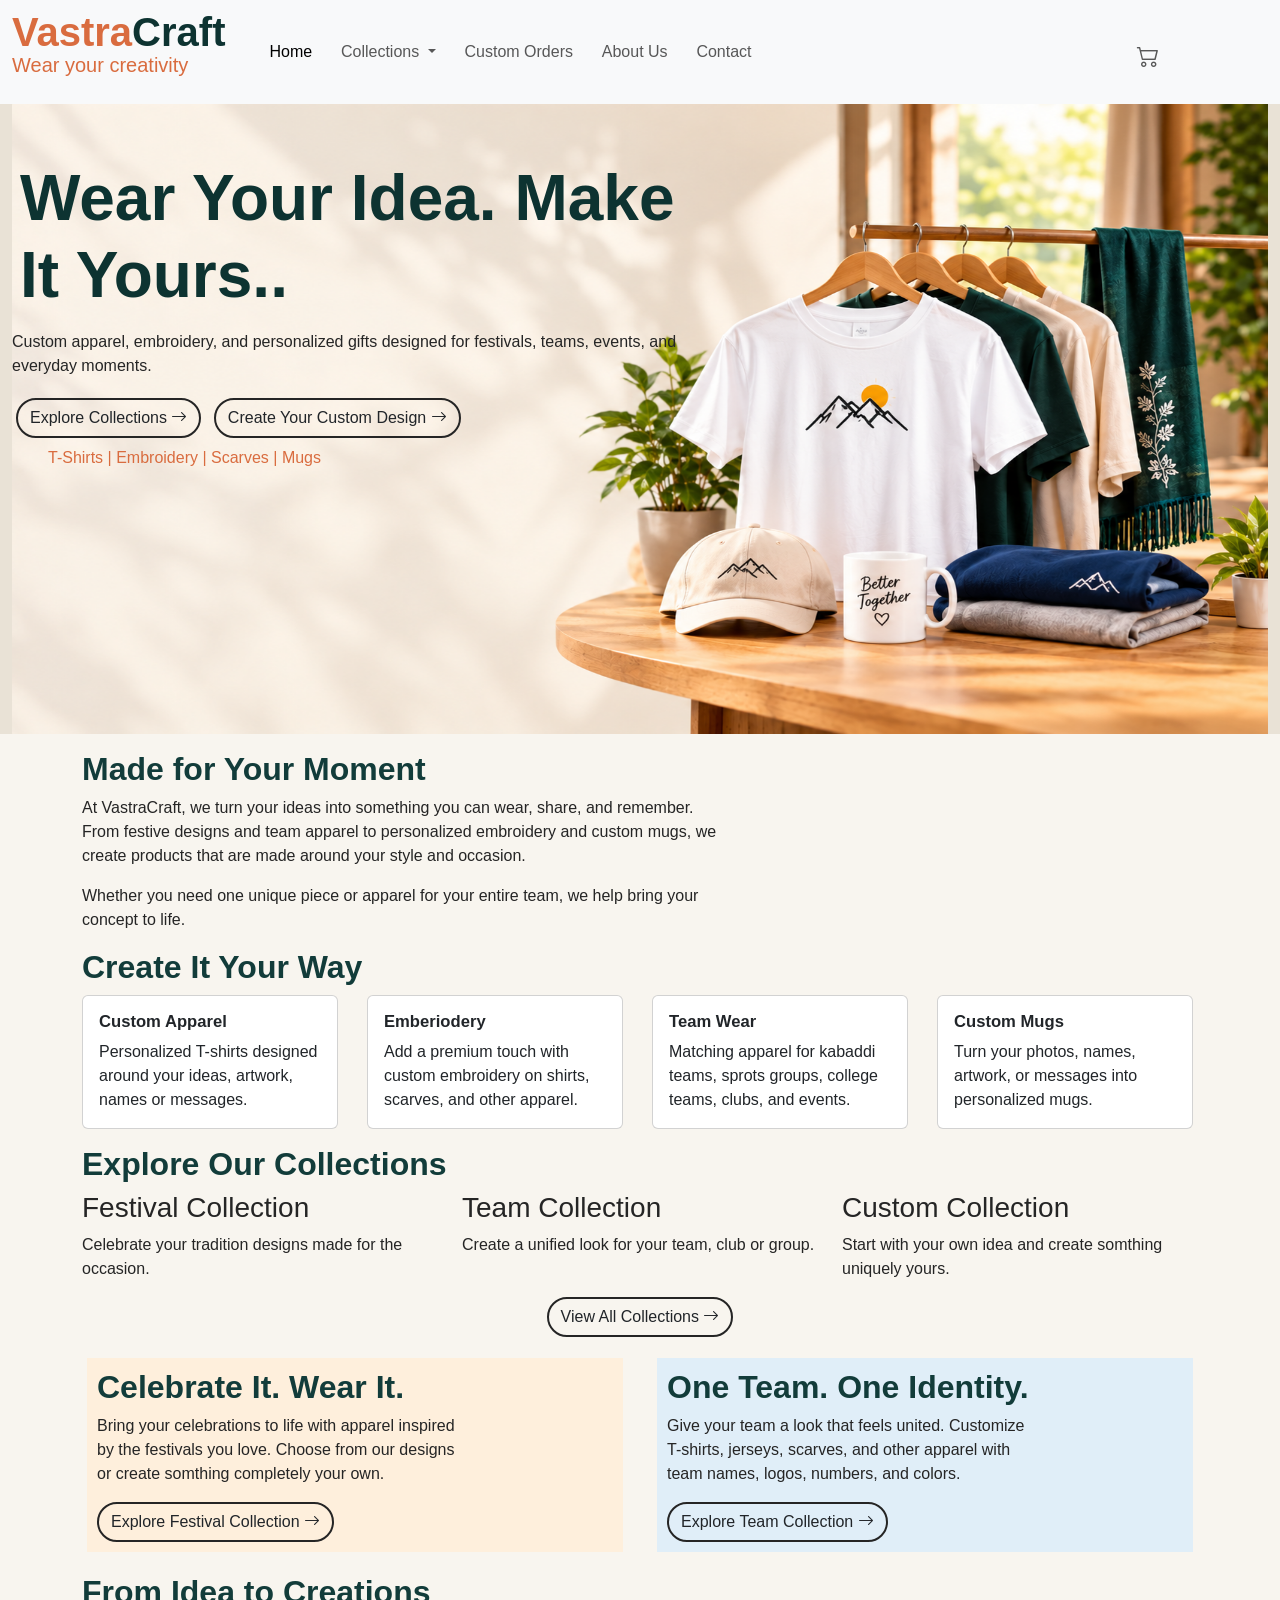
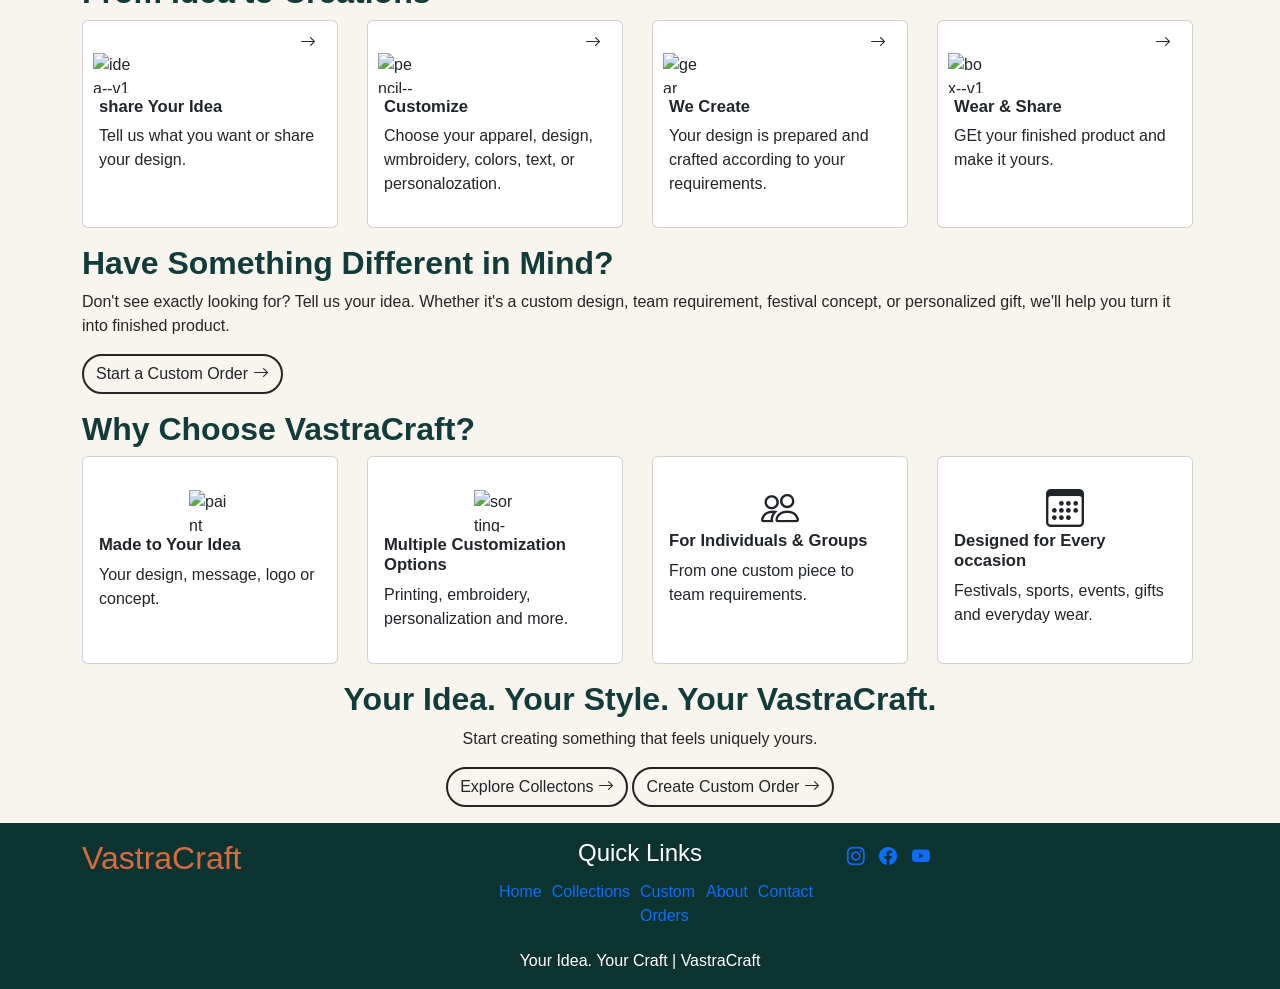
==== commit 03e0dbd0: "added some pages" ====
--- a/index.html
+++ b/index.html
@@ -20,14 +20,14 @@
   <header class="bg-secondary-col">
     <nav class="navbar navbar-expand-lg bg-body-tertiary">
       <div class="container-fluid">
-       <div>
-         <a class="navbar-brand" href="index.html">
-          
+        <div>
+          <a class="navbar-brand" href="index.html">
+
             <h1 class="logo-heading"><span class="accent-col">Vastra</span> <span class="primary-col">Craft</span></h1>
-         
-          <span class="d-block accent-col tagline">Wear your creativity</span>
-        </a>
-       </div>
+
+            <span class="d-block accent-col tagline">Wear your creativity</span>
+          </a>
+        </div>
         <button class="navbar-toggler" type="button" data-bs-toggle="collapse" data-bs-target="#navbarSupportedContent"
           aria-controls="navbarSupportedContent" aria-expanded="false" aria-label="Toggle navigation">
           <span class="navbar-toggler-icon"></span>
@@ -59,16 +59,16 @@
               </ul>
             </li>
             <li class="nav-item">
-              <a class="nav-link active" aria-current="page" href="pages/custom-order.html">Custom Orders</a>
+              <a class="nav-link " aria-current="page" href="pages/custom-order.html">Custom Orders</a>
             </li>
             <li class="nav-item">
-              <a class="nav-link active" aria-current="page" href="#">About Us</a>
+              <a class="nav-link " aria-current="page" href="#">About Us</a>
             </li>
             <li class="nav-item">
-              <a class="nav-link active" aria-current="page" href="#">Contact</a>
+              <a class="nav-link " aria-current="page" href="#">Contact</a>
             </li>
             <li class="nav-item">
-              <a class="nav-link active" aria-current="page" href="#">
+              <a class="nav-link nav-cart " aria-current="page" href="#">
                 <i class="bi bi-cart2"></i>
               </a>
             </li>
@@ -79,34 +79,37 @@
   </header>
   <!-- ===============================wear your idea. make it yours. =========================  -->
   <section class="bg-secondary-col">
-    <div class="container">
-      <div class="row">
+    <div class="container-fluid">
+      <div class=" row">
         <div class="hero-section-bg">
-          <h1 class="primary-col home-hero-heading p-2 ">Wear Your Idea. Make It Yours..</h1>
+          <img class="hero-img" src="assets/images/home_hero_img.png" alt="VastraCraft-image">
           <div class="col-md-12">
-            <div class="hero-tag-content">
+            <div class="  hero-tag-content">
+
+              <h1 class="primary-col home-hero-heading p-2 ">Wear Your Idea. Make It Yours..</h1>
+
               <p class="text-color ">Custom apparel, embroidery, and personalized gifts designed for festivals, teams,
                 events, and everyday
                 moments.</p>
-
-            </div>
-            <div>
-              <button type="button" class="btn m-1 " src="pages/t-shirts.html">Explore Collections <i
-                  class="bi bi-arrow-right"></i></button>
-              <button type="button" class=" btn m-1 " src="pges/t-shirts.html">Create Your Custom Design <i
-                  class="bi bi-arrow-right"></i></button>
-
-              <div class="m-1">
-                <ul class="">
-                  <li class="hero-list">T-Shirts </li>
-                  <li class="hero-list"> Embroidery </li>
-                  <li class="hero-list"> Scarves </li>
-                  <li class="hero-list"> Mugs</li>
-                </ul>
-              </div>
-
-            </div>
-            <img src="" alt="">
+              <div>
+                <button type="button" class="btn m-1 " src="pages/t-shirts.html">Explore Collections <i
+                    class="bi bi-arrow-right"></i></button>
+                <button type="button" class=" btn m-1 " src="pges/t-shirts.html">Create Your Custom Design <i
+                    class="bi bi-arrow-right"></i></button>
+
+                <div class="m-1">
+                  <ul class="">
+                    <li class="hero-list">T-Shirts </li>
+                    <li class="hero-list"> Embroidery </li>
+                    <li class="hero-list"> Scarves </li>
+                    <li class="hero-list"> Mugs</li>
+                  </ul>
+                </div>
+
+              </div>
+            </div>
+
+
           </div>
         </div>
       </div>
@@ -115,15 +118,14 @@
   <!-- *************** main *************** -->
   <main>
     <!-- ============================ made for your moment ==============================  -->
-    <section class="bg-col mt-3">
-      <div class="container">
-        <div class="row">
-          <div class="col-md-12">
-            <div>
+    <section class=" mt-3">
+      <div class="container">
+        <div class="row">
+          <div class="col-md-6">
+            <div class="section2-content">
               <h2 class="primary-col sub-heading">Made for Your Moment</h2>
-            </div>
-            <div class="sub-heading-text">
-              <p class="">At VastraCraft, we turn your ideas into something you can wear, share, and remember. From
+              <p class="sub-heading-text">At VastraCraft, we turn your ideas into something you can wear, share, and
+                remember. From
                 festive
                 designs and team apparel to personalized embroidery and custom mugs, we create products that are made
                 around your style and occasion.</p>
@@ -131,6 +133,9 @@
                 bring your concept to life.
               </p>
             </div>
+          </div>
+          <div class="col-md-6">
+            <img src="" alt="">
           </div>
         </div>
       </div>
--- a/assets/css/style.css
+++ b/assets/css/style.css
@@ -49,6 +49,20 @@
   align-items: center;
   line-height: 2px;
 }
+/* ================== nav ==================  */
+.navbar-collapse{
+margin-left: 4vh;
+}
+.nav-item{
+  padding-right: 1vw;
+}
+
+.nav-cart{
+  position: absolute;
+  right: 7rem;
+  font-size: 2.5vh;
+}
+
 
 /* ================== btn ===============  */
 .btn{
--- a/assets/css/home.css
+++ b/assets/css/home.css
@@ -1,12 +1,25 @@
 .home-hero-heading{
+  font-size: 4rem;
+  font-weight: 700 ;
   
 }
 .hero-section-bg{
-  height: 50vh;
-  background: url(/assets/images/home_hero_img.png) center / cover no-repeat ;
+position: relative;
+display: inline-block;
+  height: 70vh;
+}
+.hero-img{
+  position: relative;
+  display: block;
+object-fit: fill;
+  left: 0px;
+  height: 70vh;
+  width: 100%;
 }
 .hero-tag-content{
-  width: 50vh;
+  position: absolute;
+  top: 3rem;
+  width: 80vh;
   font-family: Arial, Helvetica, sans-serif;
 }
 .hero-list{
@@ -60,4 +73,8 @@
   justify-content: center; */
   
 }
+/* ======================== Made for your moment ================  */
+.section2-content{
+  width: 40rem;
+}
 
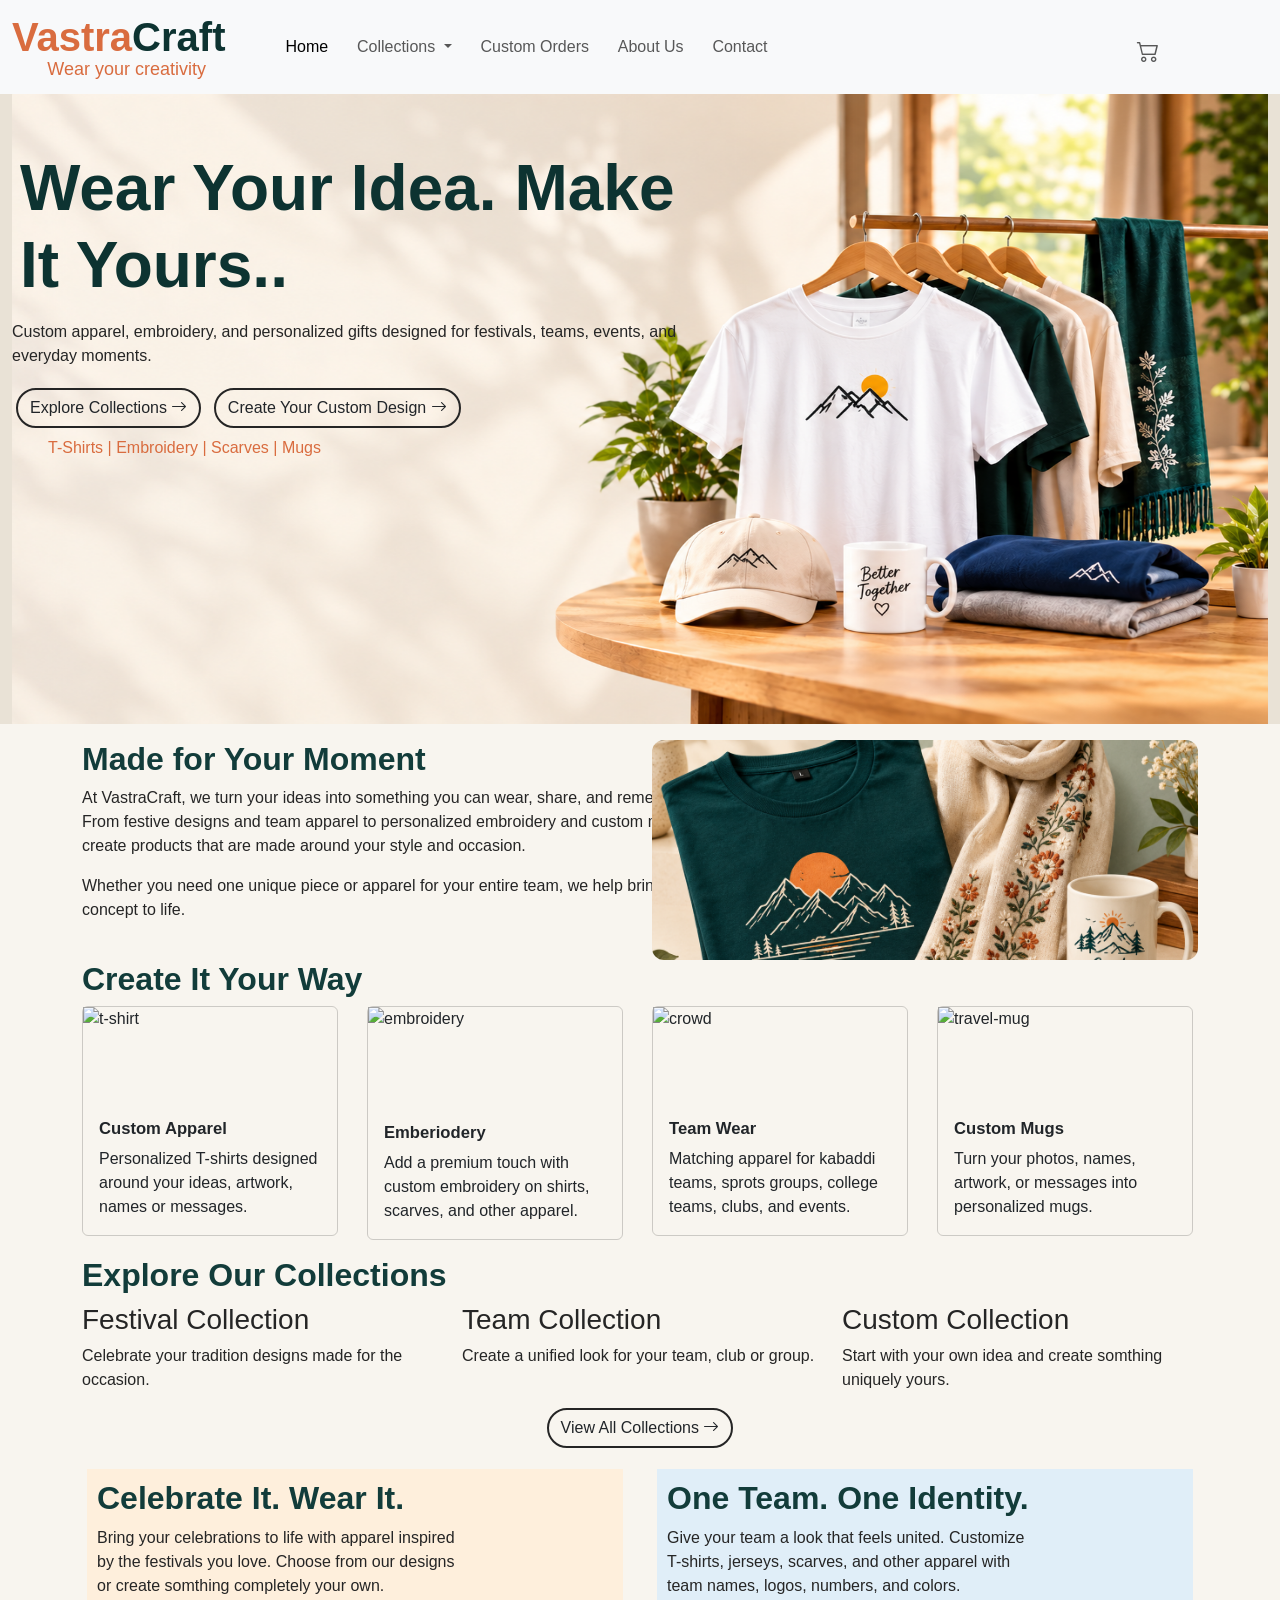
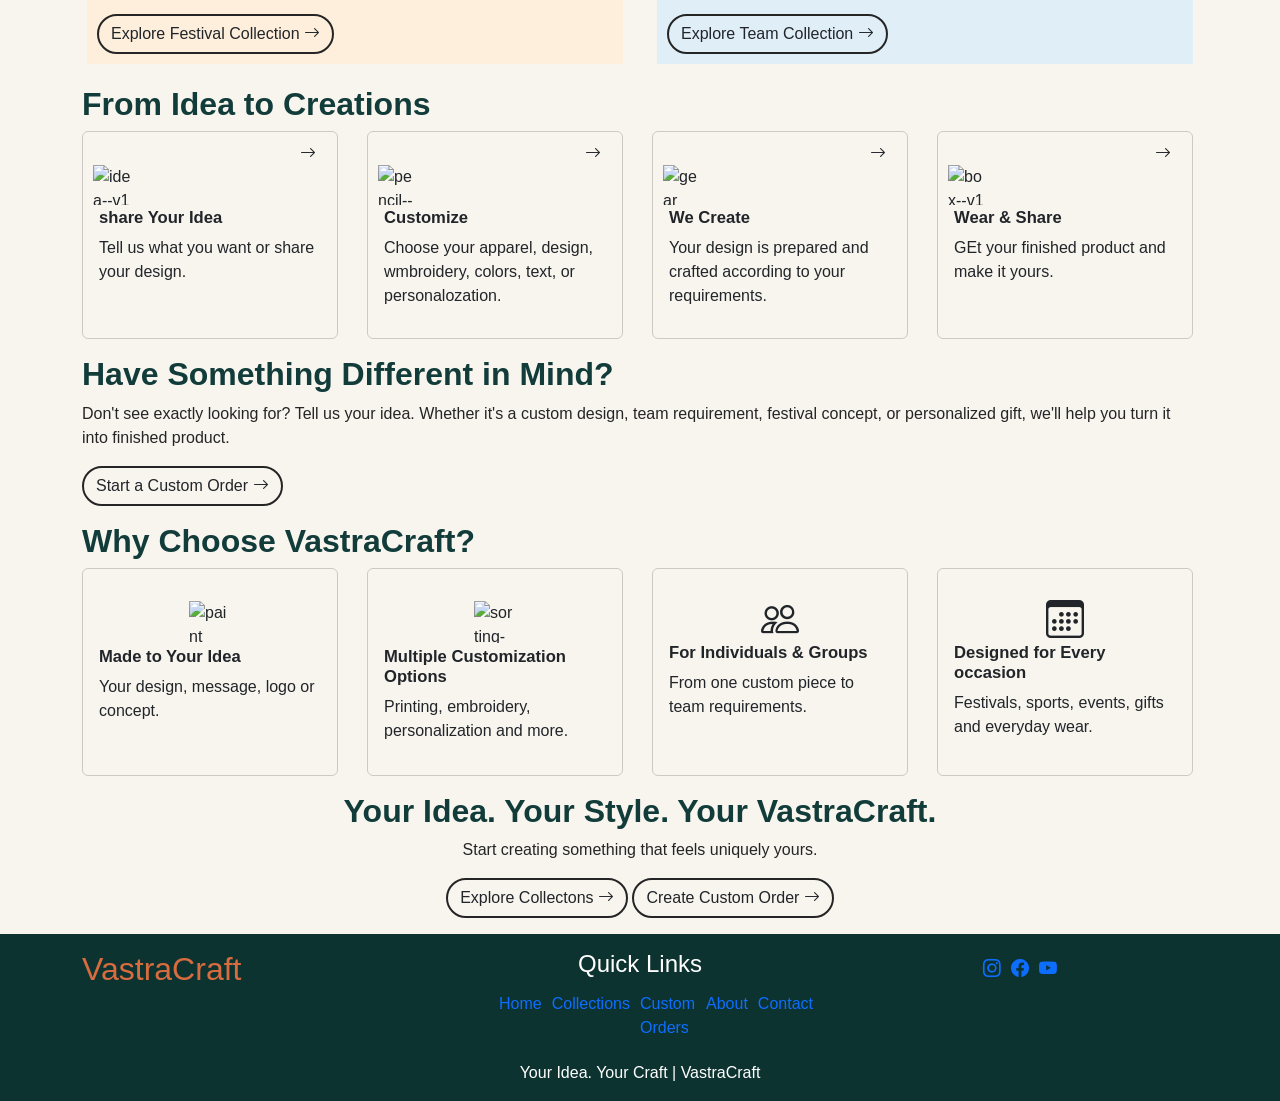
==== commit ada8f595: "fixed tagline of logo" ====
--- a/index.html
+++ b/index.html
@@ -20,13 +20,13 @@
   <header class="bg-secondary-col">
     <nav class="navbar navbar-expand-lg bg-body-tertiary">
       <div class="container-fluid">
-        <div>
+        <div class="logo-container">
           <a class="navbar-brand" href="index.html">
 
             <h1 class="logo-heading"><span class="accent-col">Vastra</span> <span class="primary-col">Craft</span></h1>
-
-            <span class="d-block accent-col tagline">Wear your creativity</span>
           </a>
+
+          <div class="tagline-container"> <a href="index.html"><span class="d-block accent-col tagline">Wear your creativity</span></a></div>
         </div>
         <button class="navbar-toggler" type="button" data-bs-toggle="collapse" data-bs-target="#navbarSupportedContent"
           aria-controls="navbarSupportedContent" aria-expanded="false" aria-label="Toggle navigation">
@@ -135,7 +135,10 @@
             </div>
           </div>
           <div class="col-md-6">
-            <img src="" alt="">
+            <div class="product-container">
+              <img class="product-image" src="/assets/images/Artisanal Mountain Vibes Still Life.png" alt="">
+
+            </div>
           </div>
         </div>
       </div>
@@ -144,7 +147,7 @@
     <section class="mb-3">
       <div class="container">
         <div class="row">
-          <div>
+          <div class="">
             <h2 class="sub-heading">
               Create It Your Way
             </h2>
@@ -152,6 +155,7 @@
           <div class="col-md-3">
             <!-- ----------- card 1 ----------   -->
             <div class="card" style=" width:16rem;">
+              <img width="96" height="96" src="https://img.icons8.com/parakeet-line/96/t-shirt.png" alt="t-shirt" />
               <div class="card-body">
                 <h3 class="card-title">Custom Apparel</h3>
                 <p class="card-text">Personalized T-shirts designed around your ideas, artwork, names or messages.</p>
@@ -160,6 +164,8 @@
           </div>
           <div class="col-md-3">
             <div class="card" style=" width:16rem;">
+              <img width="100" height="100" src="https://img.icons8.com/carbon-copy/100/embroidery.png"
+                alt="embroidery" />
               <div class="card-body">
                 <!-- ----------- card 2 ----------   -->
                 <h3 class="card-title">Emberiodery</h3>
@@ -172,6 +178,7 @@
           <div class="col-md-3">
             <!-- ----------- card 3 ----------   -->
             <div class="card" style=" width:16rem;">
+              <img width="96" height="96" src="https://img.icons8.com/windows/96/crowd.png" alt="crowd" />
               <div class="card-body">
                 <h3 class="card-title">Team Wear</h3>
                 <p class="card-text">Matching apparel for kabaddi teams, sprots groups, college teams, clubs, and
@@ -183,6 +190,8 @@
             <!-- ----------- card 4 ----------   -->
 
             <div class="card" style=" width:16rem;">
+              <img width="96" height="96" src="https://img.icons8.com/windows/96/travel-mug.png" alt="travel-mug" />
+
               <div class="card-body">
                 <h3 class="card-title">Custom Mugs</h3>
                 <p class="card-text">Turn your photos, names, artwork, or messages into personalized mugs.</p>
@@ -445,17 +454,17 @@
           </div>
           <div class="col-md-4">
             <!-- --------------------------- social media -------------------------  -->
-            <a class="footer-icon" href="">
-              <i class="bi bi-instagram"></i>
-            </a>
-            <a class="footer-icon" href="">
-              <i class="bi bi-facebook"></i>
-
-            </a>
-            <a class="footer-icon" href="">
-              <i class="bi bi-youtube"></i>
-
-            </a>
+            <div class="social-media-icons">
+              <a class="footer-icon" href="">
+                <i class="bi bi-instagram"></i>
+              </a>
+              <a class="footer-icon" href="">
+                <i class="bi bi-facebook"></i>
+              </a>
+              <a class="footer-icon" href="">
+                <i class="bi bi-youtube"></i>
+              </a>
+            </div>
           </div>
         </div>
         <div>
--- a/assets/css/style.css
+++ b/assets/css/style.css
@@ -10,9 +10,6 @@
 }
 .secondary-col{
   color: #D96C3F;
-}
-.text-col{
-  /* color: #252525; */
 }
 .accent-col{
   color: #D96C3F;
@@ -36,18 +33,43 @@
   color: #252525;
   
 }
+.card{
+  background-color: transparent;
+}
 /* =================== logo ==================== */
+.logo-container{
+  display: flex;
+  flex-direction: column;
+}
+
 .logo-heading{
+  margin: 0;
+  padding: 0;
   display: flex;
   word-spacing: 3px;
   font-weight: 600;
   font-family: Arial, Helvetica, sans-serif;
+  /* border: 2px solid black; */
 }
 .tagline{
+  font-family: Arial, Helvetica, sans-serif;
+  font-size: 18px;
+position: relative;
+top: 2px;
+  line-height: 2px;
+}
+.tagline-container a{
+  text-decoration: none;
+}
+.tagline-container{
+  margin: 0;
+  padding: 0;
+  position: relative;
+  top: 0;
   display: flex;
   justify-content: center;
-  align-items: center;
-  line-height: 2px;
+  padding-bottom: 2vh;
+  /* border: 2px solid black; */
 }
 /* ================== nav ==================  */
 .navbar-collapse{
@@ -120,5 +142,8 @@
 .footer-quicklinks{
   display: flex;
   list-style-type: none;
-  
+}
+.social-media-icons{
+  display: flex;
+  justify-content: center;
 }
--- a/assets/css/home.css
+++ b/assets/css/home.css
@@ -77,4 +77,21 @@
 .section2-content{
   width: 40rem;
 }
+.product-container{
+  background: linear-gradient(180deg, black , 30%);
+}
+.product-image {
+    width: 100%;
+    height: 220px;
+    object-fit: cover;
+    object-position: ;
+    border-radius: 12px;
+}
 
+
+
+
+
+
+
+
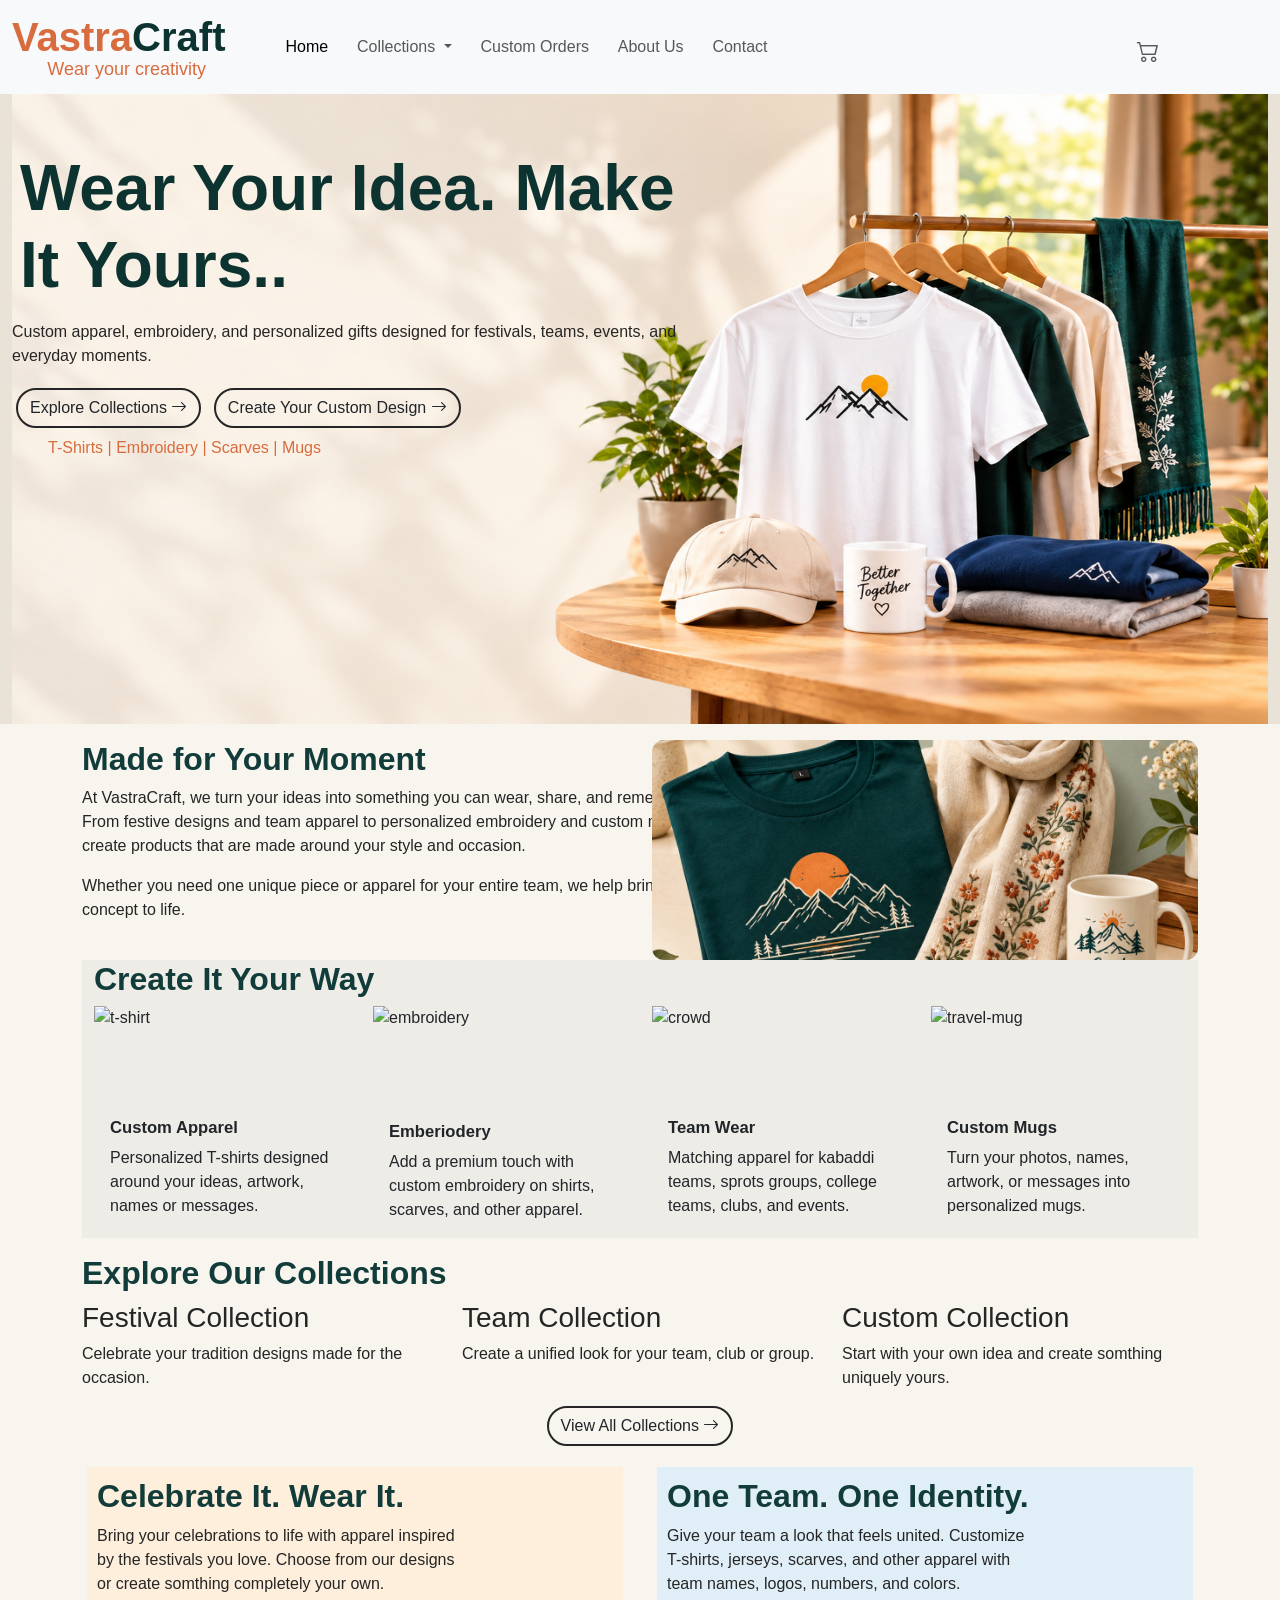
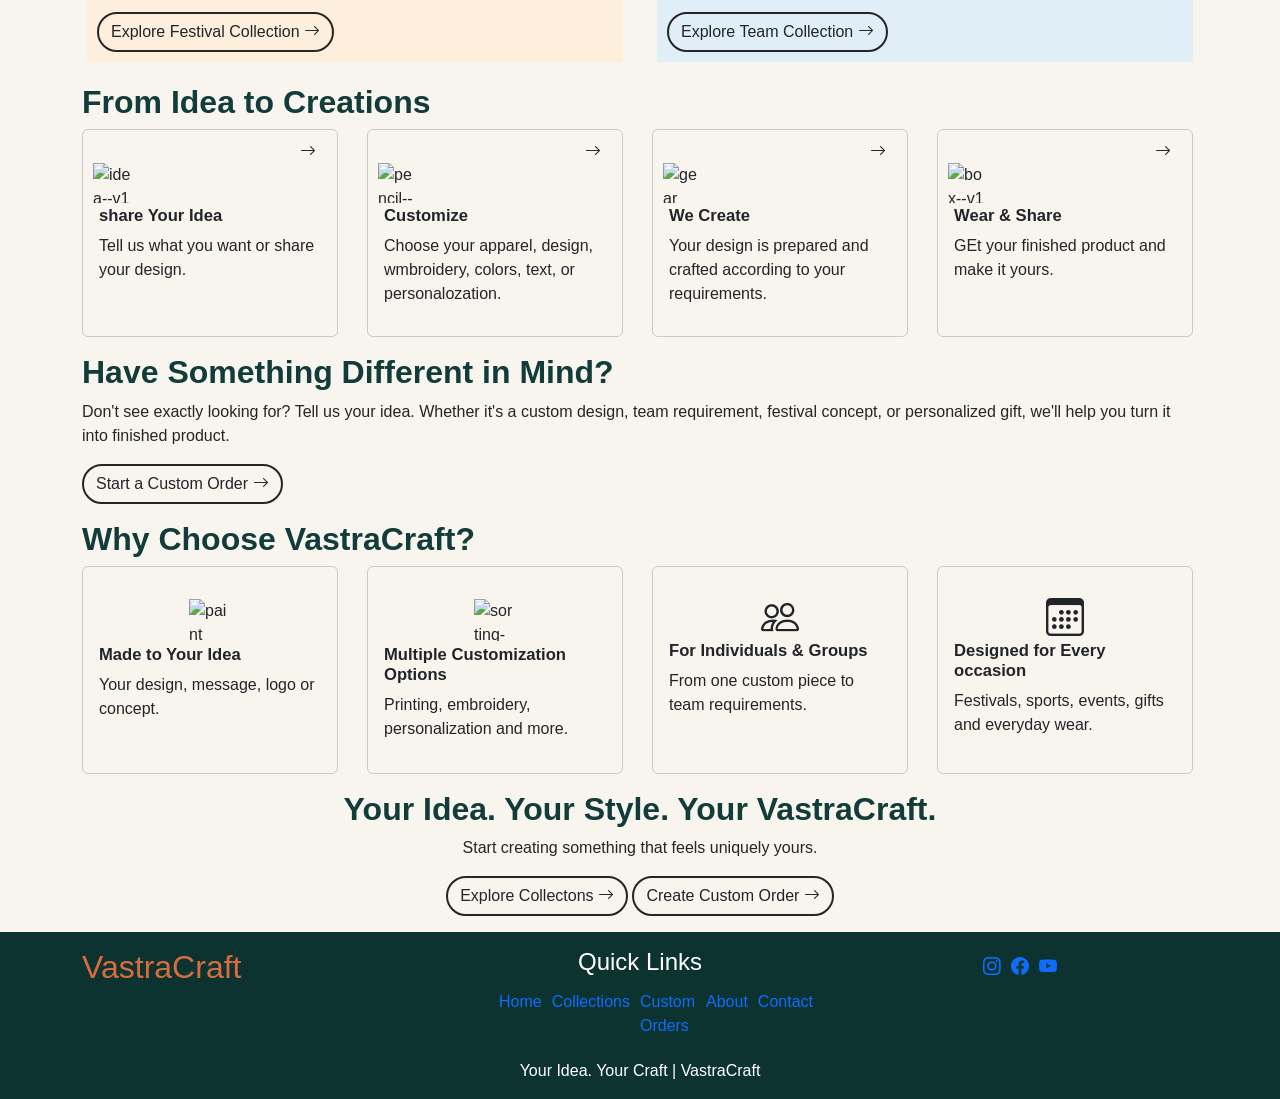
==== commit 787216e3: "did some changes" ====
--- a/index.html
+++ b/index.html
@@ -16,7 +16,7 @@
 </head>
 
 <body>
-  <!-- ===================================header =============================== -->
+  <!-- =================================== header =============================== -->
   <header class="bg-secondary-col">
     <nav class="navbar navbar-expand-lg bg-body-tertiary">
       <div class="container-fluid">
@@ -77,7 +77,7 @@
       </div>
     </nav>
   </header>
-  <!-- ===============================wear your idea. make it yours. =========================  -->
+  <!-- =============================== wear your idea. make it yours. =========================  -->
   <section class="bg-secondary-col">
     <div class="container-fluid">
       <div class=" row">
@@ -146,7 +146,7 @@
     <!-- ============================ create it your way ======================  -->
     <section class="mb-3">
       <div class="container">
-        <div class="row">
+        <div class="row create-it-your-way">
           <div class="">
             <h2 class="sub-heading">
               Create It Your Way
@@ -154,6 +154,7 @@
           </div>
           <div class="col-md-3">
             <!-- ----------- card 1 ----------   -->
+             <div class="createyourway-card">
             <div class="card" style=" width:16rem;">
               <img width="96" height="96" src="https://img.icons8.com/parakeet-line/96/t-shirt.png" alt="t-shirt" />
               <div class="card-body">
@@ -161,13 +162,15 @@
                 <p class="card-text">Personalized T-shirts designed around your ideas, artwork, names or messages.</p>
               </div>
             </div>
-          </div>
-          <div class="col-md-3">
+            </div>
+          </div>
+          <div class="col-md-3">
+                <!-- ----------- card 2 ----------   -->
+              <div class="createyourway-card">
             <div class="card" style=" width:16rem;">
               <img width="100" height="100" src="https://img.icons8.com/carbon-copy/100/embroidery.png"
                 alt="embroidery" />
               <div class="card-body">
-                <!-- ----------- card 2 ----------   -->
                 <h3 class="card-title">Emberiodery</h3>
                 <p class="card-text">Add a premium touch with custom embroidery on shirts, scarves, and other apparel.
                 </p>
@@ -175,8 +178,10 @@
               </div>
             </div>
           </div>
+          </div>
           <div class="col-md-3">
             <!-- ----------- card 3 ----------   -->
+             <div class="createyourway-card">
             <div class="card" style=" width:16rem;">
               <img width="96" height="96" src="https://img.icons8.com/windows/96/crowd.png" alt="crowd" />
               <div class="card-body">
@@ -185,10 +190,11 @@
                   events.</p>
               </div>
             </div>
+            </div>
           </div>
           <div class="col-md-3">
             <!-- ----------- card 4 ----------   -->
-
+            <div class="createyourway-card">
             <div class="card" style=" width:16rem;">
               <img width="96" height="96" src="https://img.icons8.com/windows/96/travel-mug.png" alt="travel-mug" />
 
@@ -198,6 +204,7 @@
 
 
               </div>
+            </div>
             </div>
           </div>
 
--- a/assets/css/home.css
+++ b/assets/css/home.css
@@ -84,8 +84,16 @@
     width: 100%;
     height: 220px;
     object-fit: cover;
-    object-position: ;
     border-radius: 12px;
+}
+/* ====================== create it your way ===================   */
+.create-it-your-way{
+  padding: auto;
+  margin: 0;
+  background-color: #eeece7;
+}
+.createyourway-card > .card{
+  border: none;
 }
 
 
@@ -94,4 +102,3 @@
 
 
 
-
